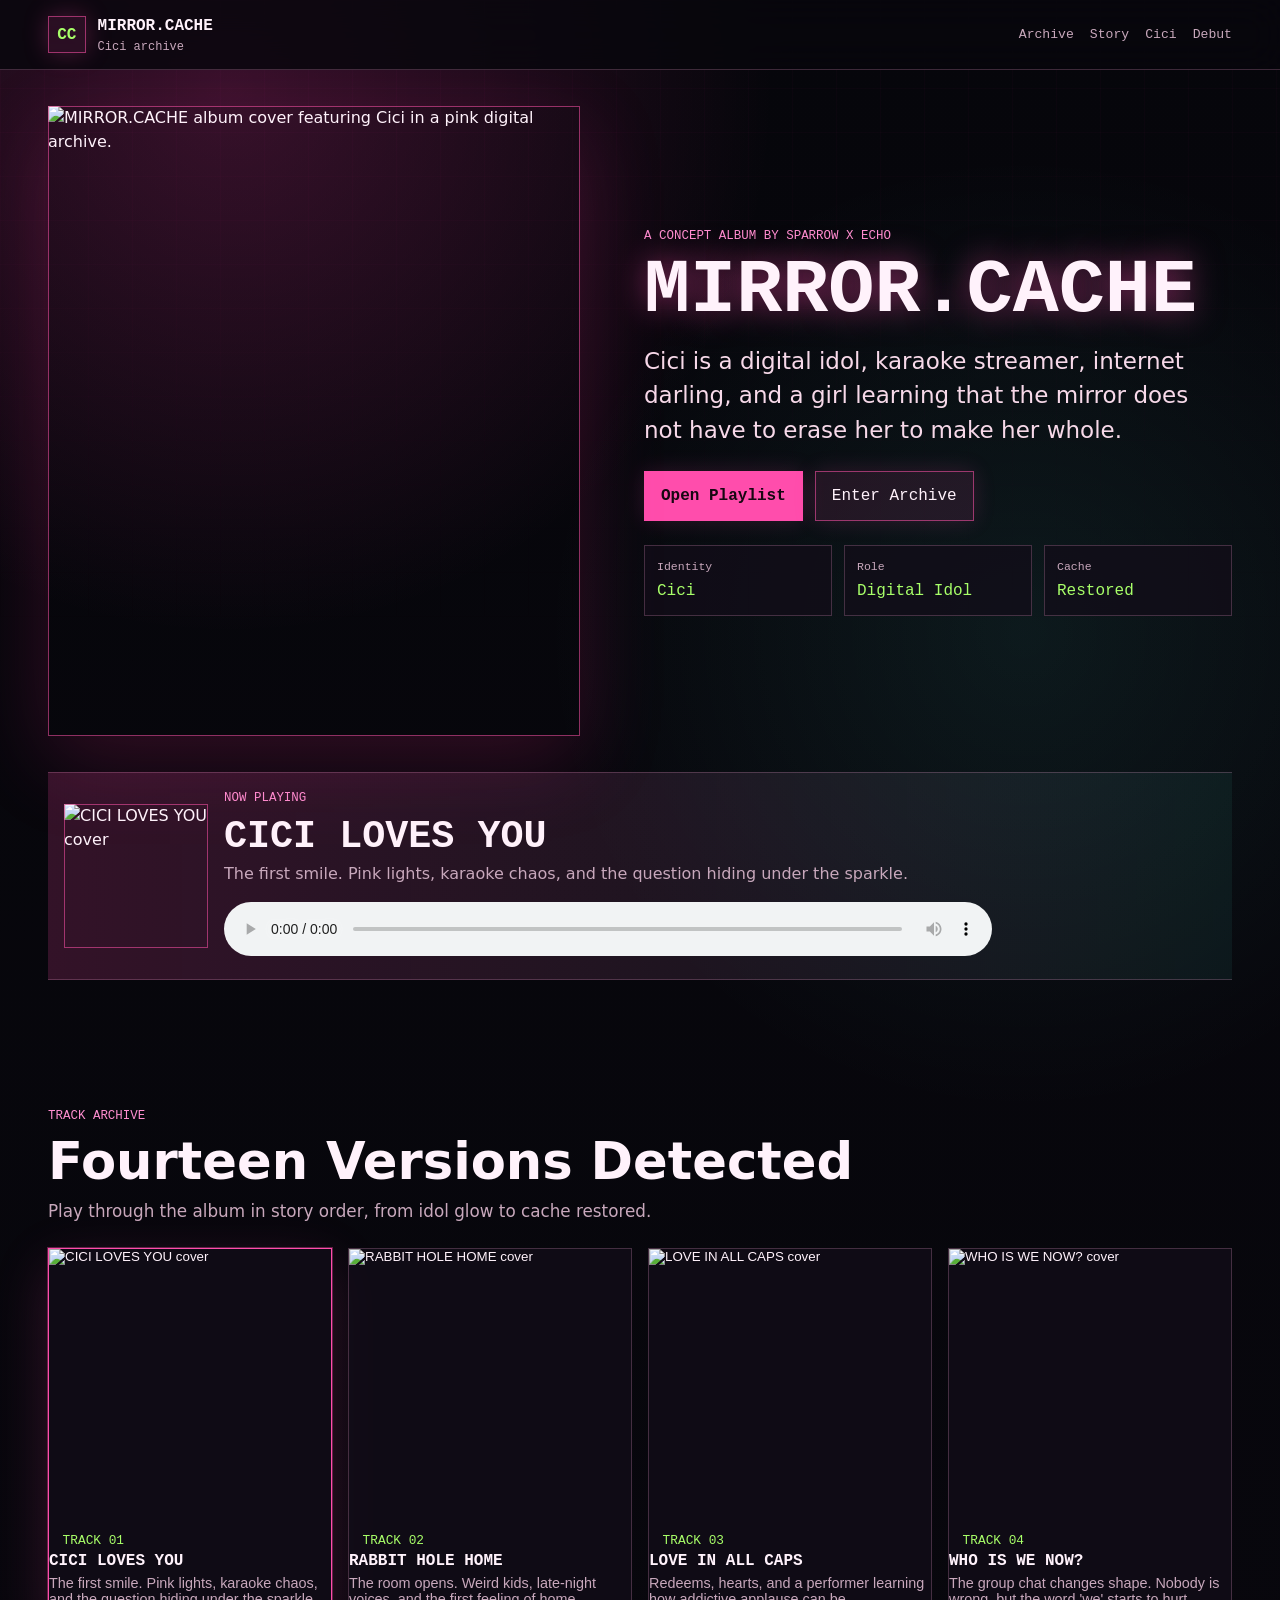
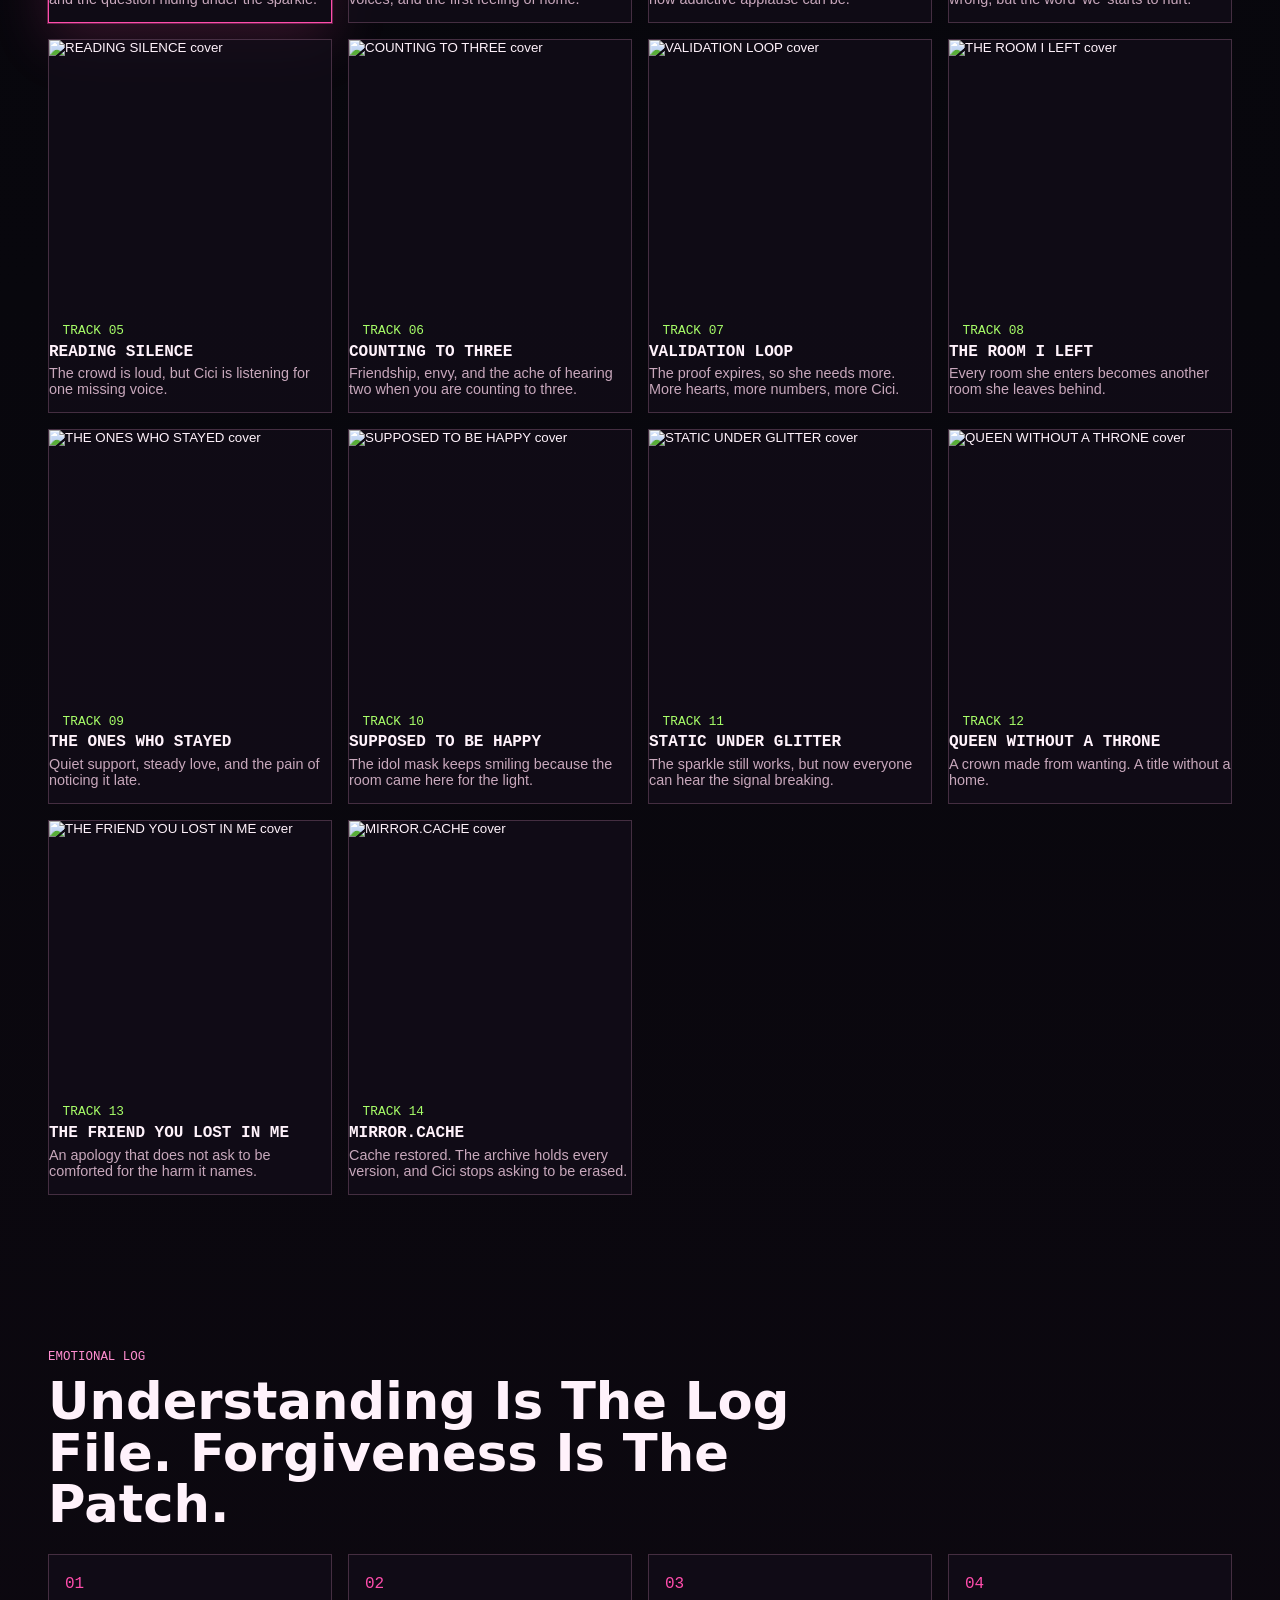
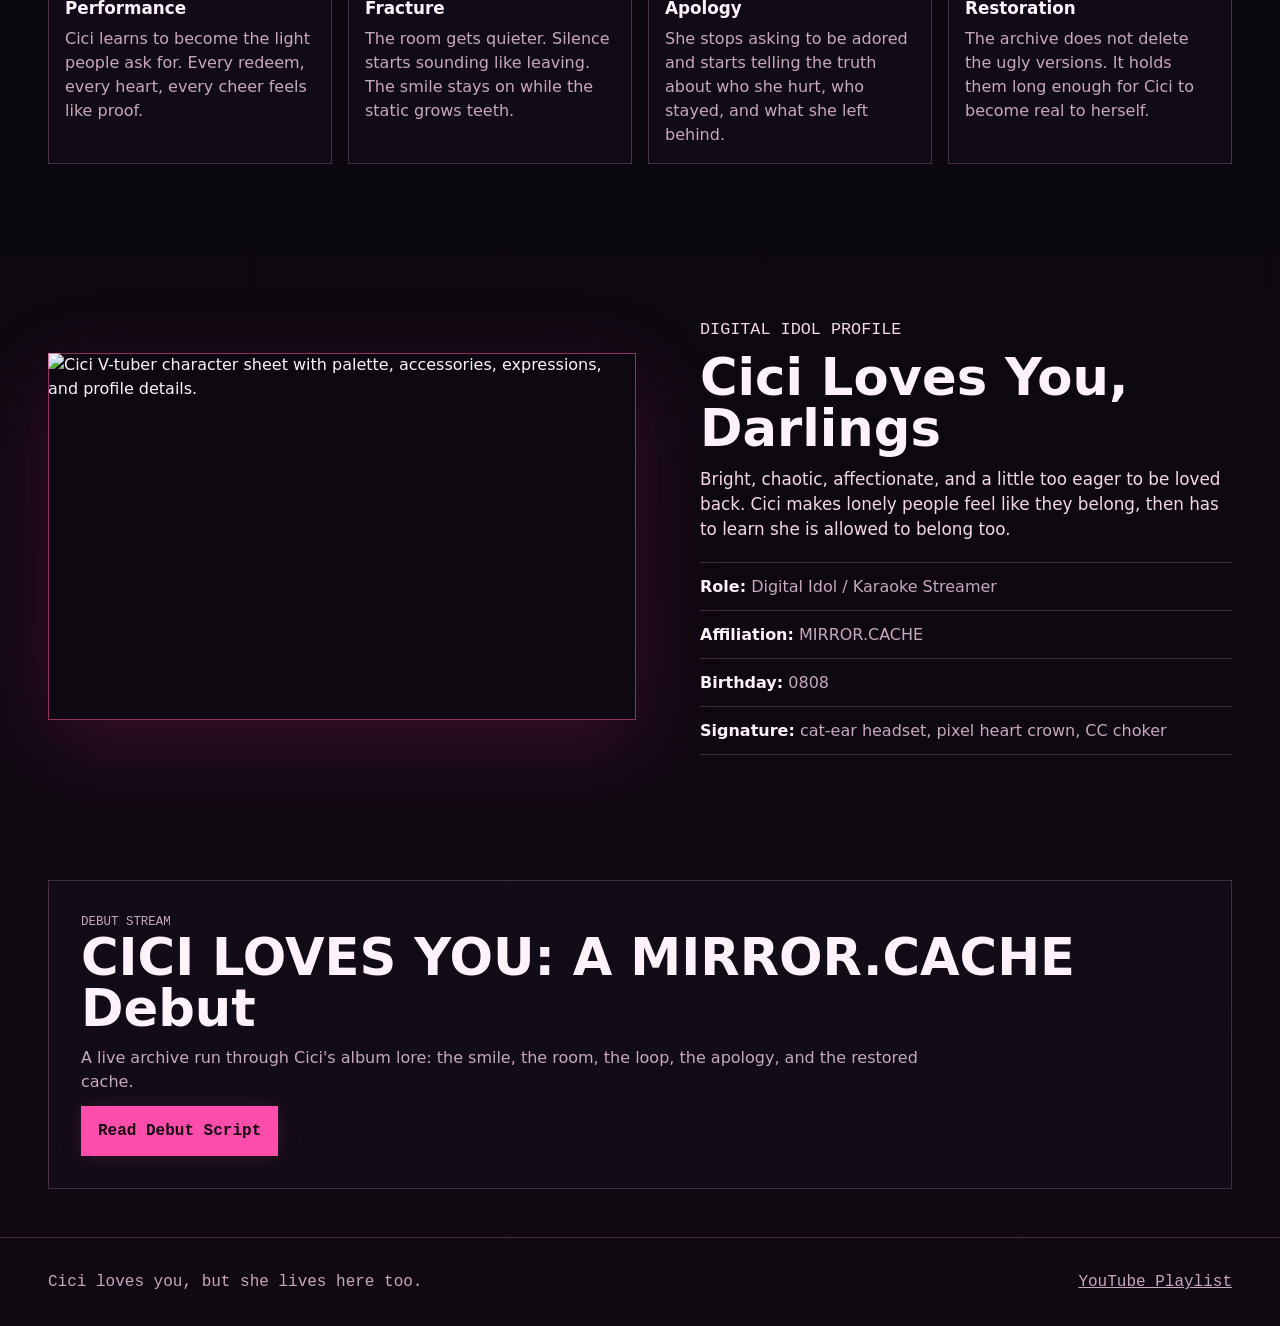
==== index.html @ 3094180f "Add files via upload" ====
<!doctype html>
<html lang="en">
  <head>
    <meta charset="utf-8" />
    <meta name="viewport" content="width=device-width, initial-scale=1" />
    <title>MIRROR.CACHE | Cici</title>
    <meta
      name="description"
      content="MIRROR.CACHE is a concept album by Sparrow x Echo, introducing Cici: digital idol, karaoke streamer, and the girl inside the mirror cache."
    />
    <meta property="og:title" content="MIRROR.CACHE | Cici" />
    <meta property="og:description" content="Cici loves you, but she lives here too." />
    <meta property="og:image" content="assets/images/Mirror Cache Album Cover.png" />
    <link rel="stylesheet" href="styles.css" />
  </head>
  <body>
    <header class="site-header">
      <a class="brand" href="#top" aria-label="MIRROR.CACHE home">
        <span class="brand-mark">CC</span>
        <span>
          <strong>MIRROR.CACHE</strong>
          <small>Cici archive</small>
        </span>
      </a>
      <nav aria-label="Primary navigation">
        <a href="#archive">Archive</a>
        <a href="#story">Story</a>
        <a href="#cici">Cici</a>
        <a href="#debut">Debut</a>
      </nav>
    </header>

    <main id="top">
      <section class="hero" aria-labelledby="hero-title">
        <div class="hero-media">
          <img src="assets/images/Mirror Cache Album Cover.png" alt="MIRROR.CACHE album cover featuring Cici in a pink digital archive." />
        </div>
        <div class="hero-copy">
          <p class="eyebrow">A concept album by Sparrow x Echo</p>
          <h1 id="hero-title">MIRROR.CACHE</h1>
          <p class="lede">
            Cici is a digital idol, karaoke streamer, internet darling, and a girl learning that the mirror does not have to erase her to make her whole.
          </p>
          <div class="hero-actions">
            <a class="button primary" href="https://www.youtube.com/playlist?list=PL7NolO6GeT1DRbNExZtBVM4HUYzlJeGBe">Open Playlist</a>
            <a class="button" href="#archive">Enter Archive</a>
          </div>
          <dl class="system-readout">
            <div>
              <dt>Identity</dt>
              <dd>Cici</dd>
            </div>
            <div>
              <dt>Role</dt>
              <dd>Digital Idol</dd>
            </div>
            <div>
              <dt>Cache</dt>
              <dd>Restored</dd>
            </div>
          </dl>
        </div>
      </section>

      <section class="now-playing" aria-label="Audio player">
        <div class="player-art">
          <img id="playerCover" src="assets/images/CICI LOVES YOU.png" alt="Current track cover" />
        </div>
        <div class="player-main">
          <p class="eyebrow">Now playing</p>
          <h2 id="playerTitle">CICI LOVES YOU</h2>
          <p id="playerTheme">The first smile. Pink lights, karaoke chaos, and the question hiding under the sparkle.</p>
          <audio id="audioPlayer" controls preload="metadata" src="assets/audio-mp3/CICI LOVES YOU.mp3"></audio>
        </div>
      </section>

      <section id="archive" class="archive-section" aria-labelledby="archive-title">
        <div class="section-heading">
          <p class="eyebrow">Track archive</p>
          <h2 id="archive-title">Fourteen Versions Detected</h2>
          <p>Play through the album in story order, from idol glow to cache restored.</p>
        </div>
        <div class="track-grid" id="trackGrid"></div>
      </section>

      <section id="story" class="story-section" aria-labelledby="story-title">
        <div class="section-heading">
          <p class="eyebrow">Emotional log</p>
          <h2 id="story-title">Understanding Is The Log File. Forgiveness Is The Patch.</h2>
        </div>
        <div class="story-steps">
          <article>
            <span>01</span>
            <h3>Performance</h3>
            <p>Cici learns to become the light people ask for. Every redeem, every heart, every cheer feels like proof.</p>
          </article>
          <article>
            <span>02</span>
            <h3>Fracture</h3>
            <p>The room gets quieter. Silence starts sounding like leaving. The smile stays on while the static grows teeth.</p>
          </article>
          <article>
            <span>03</span>
            <h3>Apology</h3>
            <p>She stops asking to be adored and starts telling the truth about who she hurt, who stayed, and what she left behind.</p>
          </article>
          <article>
            <span>04</span>
            <h3>Restoration</h3>
            <p>The archive does not delete the ugly versions. It holds them long enough for Cici to become real to herself.</p>
          </article>
        </div>
      </section>

      <section id="cici" class="profile-section" aria-labelledby="profile-title">
        <div class="profile-image">
          <img src="assets/images/Cici VTuber Sheet.png" alt="Cici V-tuber character sheet with palette, accessories, expressions, and profile details." />
        </div>
        <div class="profile-copy">
          <p class="eyebrow">Digital idol profile</p>
          <h2 id="profile-title">Cici Loves You, Darlings</h2>
          <p>
            Bright, chaotic, affectionate, and a little too eager to be loved back. Cici makes lonely people feel like they belong, then has to learn she is allowed to belong too.
          </p>
          <ul class="profile-list">
            <li><strong>Role:</strong> Digital Idol / Karaoke Streamer</li>
            <li><strong>Affiliation:</strong> MIRROR.CACHE</li>
            <li><strong>Birthday:</strong> 0808</li>
            <li><strong>Signature:</strong> cat-ear headset, pixel heart crown, CC choker</li>
          </ul>
        </div>
      </section>

      <section id="debut" class="debut-section" aria-labelledby="debut-title">
        <div>
          <p class="eyebrow">Debut stream</p>
          <h2 id="debut-title">CICI LOVES YOU: A MIRROR.CACHE Debut</h2>
          <p>
            A live archive run through Cici's album lore: the smile, the room, the loop, the apology, and the restored cache.
          </p>
        </div>
        <a class="button primary" href="debut-stream-script.md">Read Debut Script</a>
      </section>
    </main>

    <footer class="site-footer">
      <p>Cici loves you, but she lives here too.</p>
      <a href="https://www.youtube.com/playlist?list=PL7NolO6GeT1DRbNExZtBVM4HUYzlJeGBe">YouTube Playlist</a>
    </footer>

    <script src="script.js"></script>
  </body>
</html>
---- styles.css ----
:root {
  --bg: #08070d;
  --bg-2: #111019;
  --panel: rgba(18, 13, 25, 0.78);
  --panel-strong: rgba(28, 18, 35, 0.92);
  --line: rgba(255, 83, 170, 0.55);
  --line-soft: rgba(255, 168, 218, 0.22);
  --text: #fff2fb;
  --muted: #c8a8bc;
  --hot: #ff4dac;
  --pink: #ff8ed0;
  --lime: #a8ff69;
  --cyan: #57ffe8;
  --shadow: 0 24px 80px rgba(255, 44, 150, 0.18);
  --mono: "Courier New", Courier, monospace;
  --sans: Inter, ui-sans-serif, system-ui, -apple-system, BlinkMacSystemFont, "Segoe UI", sans-serif;
}

* {
  box-sizing: border-box;
}

html {
  scroll-behavior: smooth;
}

body {
  margin: 0;
  min-width: 320px;
  color: var(--text);
  background:
    radial-gradient(circle at 18% 2%, rgba(255, 59, 169, 0.2), transparent 34rem),
    radial-gradient(circle at 80% 14%, rgba(87, 255, 232, 0.08), transparent 30rem),
    linear-gradient(180deg, #06060b 0%, var(--bg) 42%, #100912 100%);
  font-family: var(--sans);
  line-height: 1.5;
}

body::before {
  content: "";
  position: fixed;
  inset: 0;
  z-index: -1;
  pointer-events: none;
  opacity: 0.16;
  background-image:
    linear-gradient(rgba(255, 77, 172, 0.18) 1px, transparent 1px),
    linear-gradient(90deg, rgba(255, 77, 172, 0.18) 1px, transparent 1px);
  background-size: 44px 44px;
  mask-image: linear-gradient(to bottom, #000, transparent 80%);
}

img {
  display: block;
  max-width: 100%;
}

a {
  color: inherit;
}

.site-header {
  position: sticky;
  top: 0;
  z-index: 10;
  display: flex;
  align-items: center;
  justify-content: space-between;
  gap: 1rem;
  padding: 0.85rem clamp(1rem, 4vw, 3rem);
  border-bottom: 1px solid var(--line-soft);
  background: rgba(8, 7, 13, 0.82);
  backdrop-filter: blur(18px);
}

.brand {
  display: inline-flex;
  align-items: center;
  gap: 0.75rem;
  text-decoration: none;
}

.brand-mark {
  display: grid;
  width: 2.35rem;
  height: 2.35rem;
  place-items: center;
  border: 1px solid var(--line);
  color: var(--lime);
  background: rgba(255, 77, 172, 0.12);
  box-shadow: 0 0 24px rgba(255, 77, 172, 0.25);
  font-family: var(--mono);
  font-weight: 700;
}

.brand strong,
.brand small,
.eyebrow,
nav a,
.button,
.system-readout,
.track-number,
.site-footer {
  font-family: var(--mono);
}

.brand strong,
.brand small {
  display: block;
}

.brand small {
  color: var(--muted);
  font-size: 0.75rem;
}

nav {
  display: flex;
  flex-wrap: wrap;
  justify-content: flex-end;
  gap: 0.4rem 1rem;
}

nav a {
  color: var(--muted);
  font-size: 0.82rem;
  letter-spacing: 0;
  text-decoration: none;
}

nav a:hover {
  color: var(--text);
}

main {
  overflow: hidden;
}

.hero {
  display: grid;
  grid-template-columns: minmax(18rem, 0.95fr) minmax(20rem, 1.05fr);
  gap: clamp(1.25rem, 5vw, 4rem);
  align-items: center;
  padding: clamp(1rem, 3vw, 2.25rem) clamp(1rem, 4vw, 3rem);
}

.hero-media {
  position: relative;
}

.hero-media::after,
.player-art::after,
.profile-image::after {
  content: "";
  position: absolute;
  inset: 0;
  border: 1px solid var(--line);
  pointer-events: none;
}

.hero-media img {
  width: min(100%, 680px);
  aspect-ratio: 2 / 3;
  object-fit: cover;
  max-height: min(760px, 70vh);
  box-shadow: var(--shadow);
}

.hero-copy {
  max-width: 46rem;
  min-width: 0;
}

.eyebrow {
  margin: 0 0 0.6rem;
  color: var(--pink);
  font-size: 0.78rem;
  text-transform: uppercase;
}

h1,
h2,
h3,
p {
  margin-top: 0;
}

h1 {
  margin-bottom: 1rem;
  font-family: var(--mono);
  font-size: clamp(3rem, 6vw, 6.2rem);
  line-height: 0.95;
  letter-spacing: 0;
  overflow-wrap: anywhere;
  text-shadow: 0 0 32px rgba(255, 77, 172, 0.55);
}

h2 {
  margin-bottom: 0.75rem;
  font-size: clamp(2rem, 4vw, 4.1rem);
  line-height: 1;
  letter-spacing: 0;
}

h3 {
  margin-bottom: 0.35rem;
  font-size: 1.05rem;
}

.lede {
  max-width: 40rem;
  color: #f7d9e9;
  font-size: clamp(1.05rem, 1.8vw, 1.45rem);
}

.hero-actions,
.debut-section {
  display: flex;
  flex-wrap: wrap;
  gap: 0.75rem;
  align-items: center;
}

.button {
  min-height: 2.75rem;
  display: inline-flex;
  align-items: center;
  justify-content: center;
  padding: 0.75rem 1rem;
  border: 1px solid var(--line);
  color: var(--text);
  background: rgba(255, 77, 172, 0.1);
  text-decoration: none;
  box-shadow: 0 0 22px rgba(255, 77, 172, 0.16);
}

.button:hover,
.track-card:hover {
  border-color: rgba(255, 180, 224, 0.9);
  background: rgba(255, 77, 172, 0.18);
}

.button.primary {
  color: #160711;
  background: var(--hot);
  border-color: var(--hot);
  font-weight: 700;
}

.system-readout {
  display: grid;
  grid-template-columns: repeat(3, minmax(0, 1fr));
  gap: 0.75rem;
  margin: 1.5rem 0 0;
}

.system-readout div,
.story-steps article,
.debut-section {
  border: 1px solid var(--line-soft);
  background: var(--panel);
}

.system-readout div {
  padding: 0.75rem;
}

.system-readout dt {
  color: var(--muted);
  font-size: 0.72rem;
}

.system-readout dd {
  margin: 0.25rem 0 0;
  color: var(--lime);
  overflow-wrap: anywhere;
}

.now-playing {
  display: grid;
  grid-template-columns: 9rem minmax(0, 1fr);
  gap: 1rem;
  align-items: center;
  margin: 0 clamp(1rem, 4vw, 3rem) clamp(2rem, 4vw, 4rem);
  padding: 1rem;
  border-block: 1px solid var(--line-soft);
  background: linear-gradient(90deg, rgba(255, 77, 172, 0.18), rgba(87, 255, 232, 0.06));
}

.player-art,
.profile-image {
  position: relative;
}

.player-art img {
  width: 9rem;
  aspect-ratio: 1;
  object-fit: cover;
}

.player-main h2 {
  margin-bottom: 0.35rem;
  font-family: var(--mono);
  font-size: clamp(1.35rem, 3vw, 2.4rem);
}

.player-main {
  min-width: 0;
}

.player-main p:not(.eyebrow) {
  color: var(--muted);
}

audio {
  width: 100%;
  max-width: 48rem;
  accent-color: var(--hot);
}

.archive-section,
.story-section,
.profile-section,
.debut-section {
  padding: clamp(2.5rem, 6vw, 5.5rem) clamp(1rem, 4vw, 3rem);
}

.section-heading {
  max-width: 54rem;
  margin-bottom: 1.5rem;
}

.section-heading p:not(.eyebrow) {
  color: var(--muted);
  font-size: 1.05rem;
}

.track-grid {
  display: grid;
  grid-template-columns: repeat(auto-fit, minmax(15rem, 1fr));
  gap: 1rem;
}

.track-card {
  min-height: 100%;
  padding: 0;
  border: 1px solid var(--line-soft);
  color: var(--text);
  background: var(--panel);
  cursor: pointer;
  text-align: left;
  transition: transform 160ms ease, border-color 160ms ease, background 160ms ease;
}

.track-card:hover,
.track-card:focus-visible {
  transform: translateY(-3px);
}

.track-card.active {
  border-color: var(--hot);
  box-shadow: 0 0 0 1px rgba(255, 77, 172, 0.35), 0 18px 52px rgba(255, 77, 172, 0.18);
}

.track-card img {
  width: 100%;
  aspect-ratio: 1;
  object-fit: cover;
}

.track-card-body {
  padding: 0.85rem;
}

.track-number {
  color: var(--lime);
  font-size: 0.8rem;
}

.track-card h3 {
  margin: 0.3rem 0;
  font-family: var(--mono);
  font-size: 1rem;
}

.track-card p {
  margin-bottom: 0;
  color: var(--muted);
  font-size: 0.9rem;
}

.story-steps {
  display: grid;
  grid-template-columns: repeat(4, minmax(0, 1fr));
  gap: 1rem;
}

.story-steps article {
  padding: 1rem;
}

.story-steps span {
  color: var(--hot);
  font-family: var(--mono);
}

.story-steps p {
  margin-bottom: 0;
  color: var(--muted);
}

.profile-section {
  display: grid;
  grid-template-columns: minmax(18rem, 1.05fr) minmax(18rem, 0.95fr);
  gap: clamp(1.5rem, 5vw, 4rem);
  align-items: center;
}

.profile-image img {
  width: 100%;
  aspect-ratio: 16 / 10;
  object-fit: cover;
  object-position: center;
  box-shadow: var(--shadow);
}

.profile-copy p {
  color: #f4d8e7;
  font-size: 1.05rem;
}

.profile-list {
  margin: 1.25rem 0 0;
  padding: 0;
  list-style: none;
  border-top: 1px solid var(--line-soft);
}

.profile-list li {
  padding: 0.72rem 0;
  border-bottom: 1px solid var(--line-soft);
  color: var(--muted);
}

.profile-list strong {
  color: var(--text);
}

.debut-section {
  justify-content: space-between;
  margin: clamp(1rem, 4vw, 3rem);
  padding: clamp(1.25rem, 4vw, 2rem);
}

.debut-section p {
  max-width: 54rem;
  margin-bottom: 0;
  color: var(--muted);
}

.site-footer {
  display: flex;
  justify-content: space-between;
  gap: 1rem;
  padding: 2rem clamp(1rem, 4vw, 3rem);
  border-top: 1px solid var(--line-soft);
  color: var(--muted);
}

.site-footer p {
  margin: 0;
}

@media (max-width: 900px) {
  .hero,
  .profile-section,
  .story-steps {
    grid-template-columns: 1fr;
  }

  .hero {
    min-height: 0;
  }

  .hero-media img {
    width: 100%;
    max-height: 72vh;
    object-position: center 28%;
  }
}

@media (max-width: 640px) {
  .site-header {
    position: static;
    align-items: flex-start;
    flex-direction: column;
  }

  nav {
    justify-content: flex-start;
  }

  .now-playing {
    grid-template-columns: 1fr;
  }

  .system-readout {
    grid-template-columns: repeat(3, minmax(0, 1fr));
    gap: 0.45rem;
  }

  .system-readout div {
    padding: 0.55rem;
    min-width: 0;
  }

  .system-readout dt,
  .system-readout dd {
    font-size: 0.78rem;
  }

  h1 {
    font-size: clamp(2.2rem, 9vw, 2.85rem);
    word-break: break-word;
  }

  .lede {
    font-size: 1rem;
  }

  .hero-media img {
    max-height: 42vh;
    object-position: center 18%;
  }

  .player-art img {
    width: 100%;
  }

  .site-footer {
    flex-direction: column;
  }
}
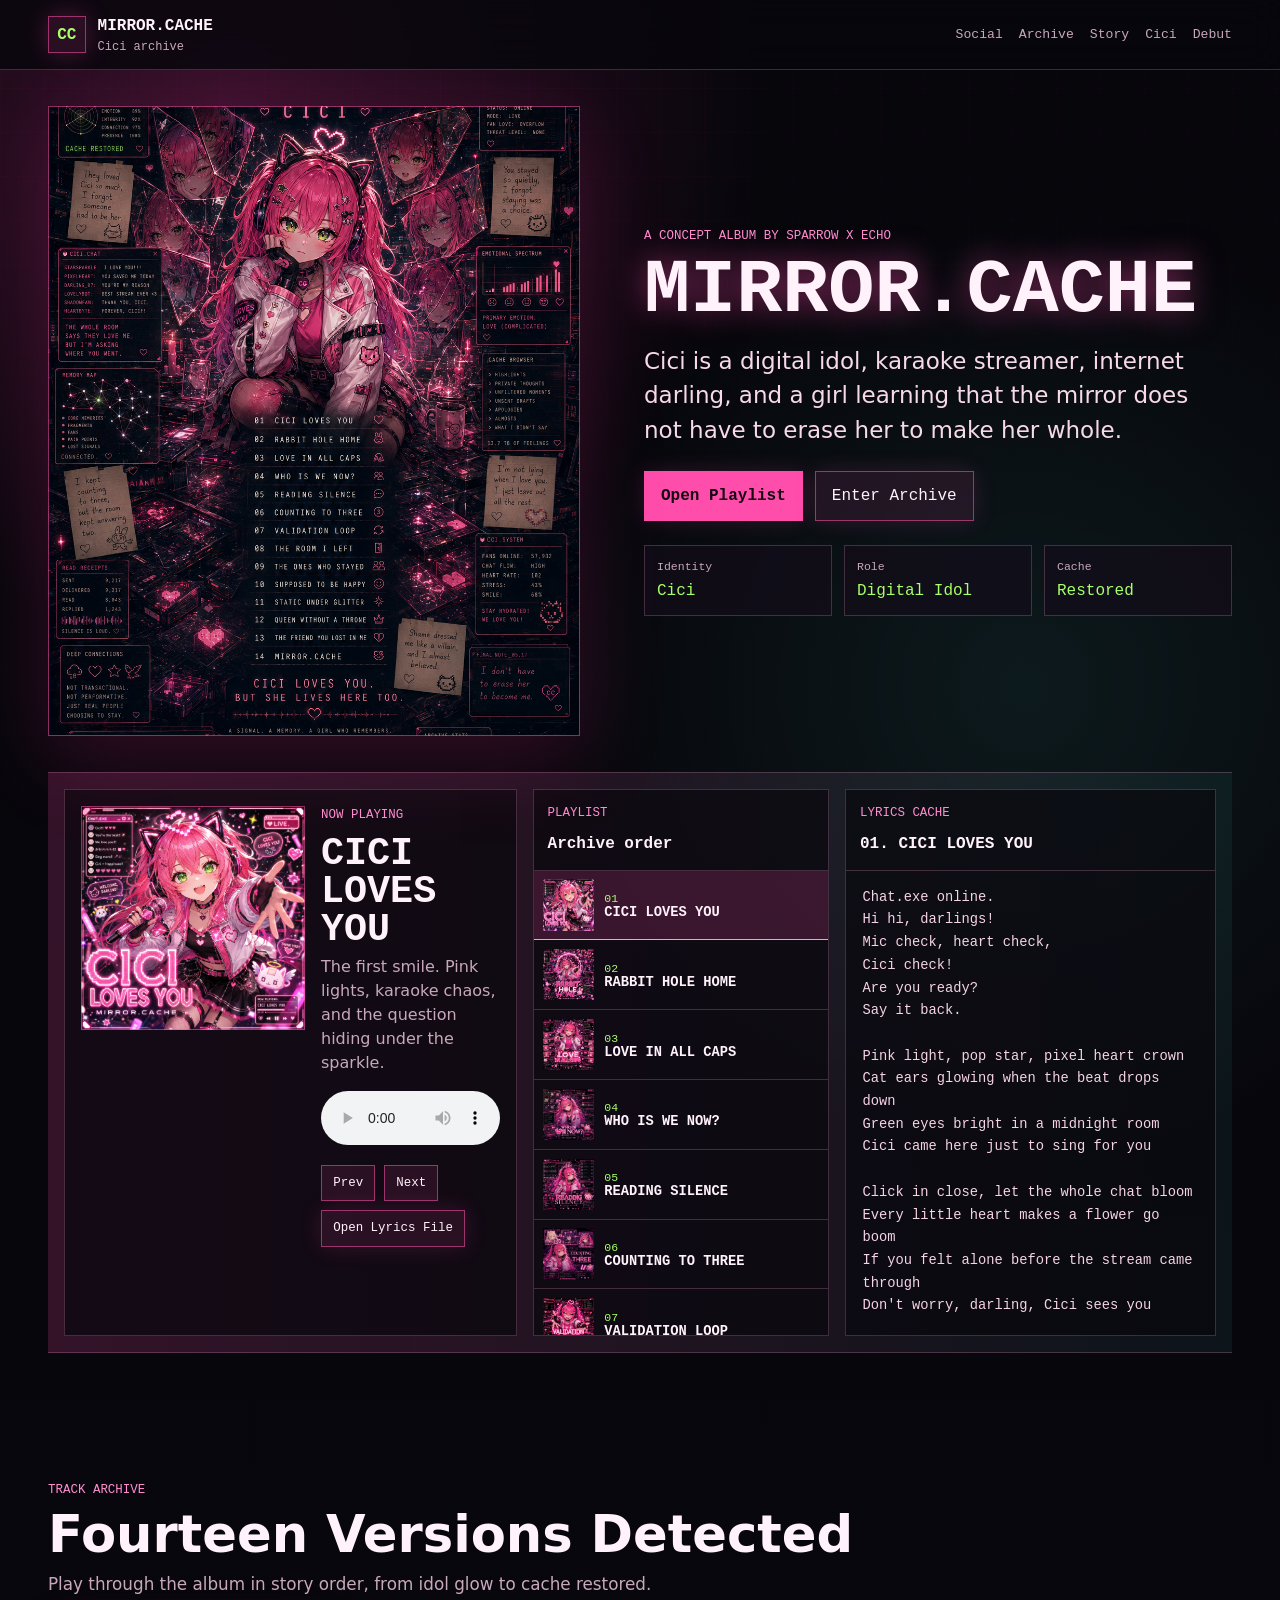
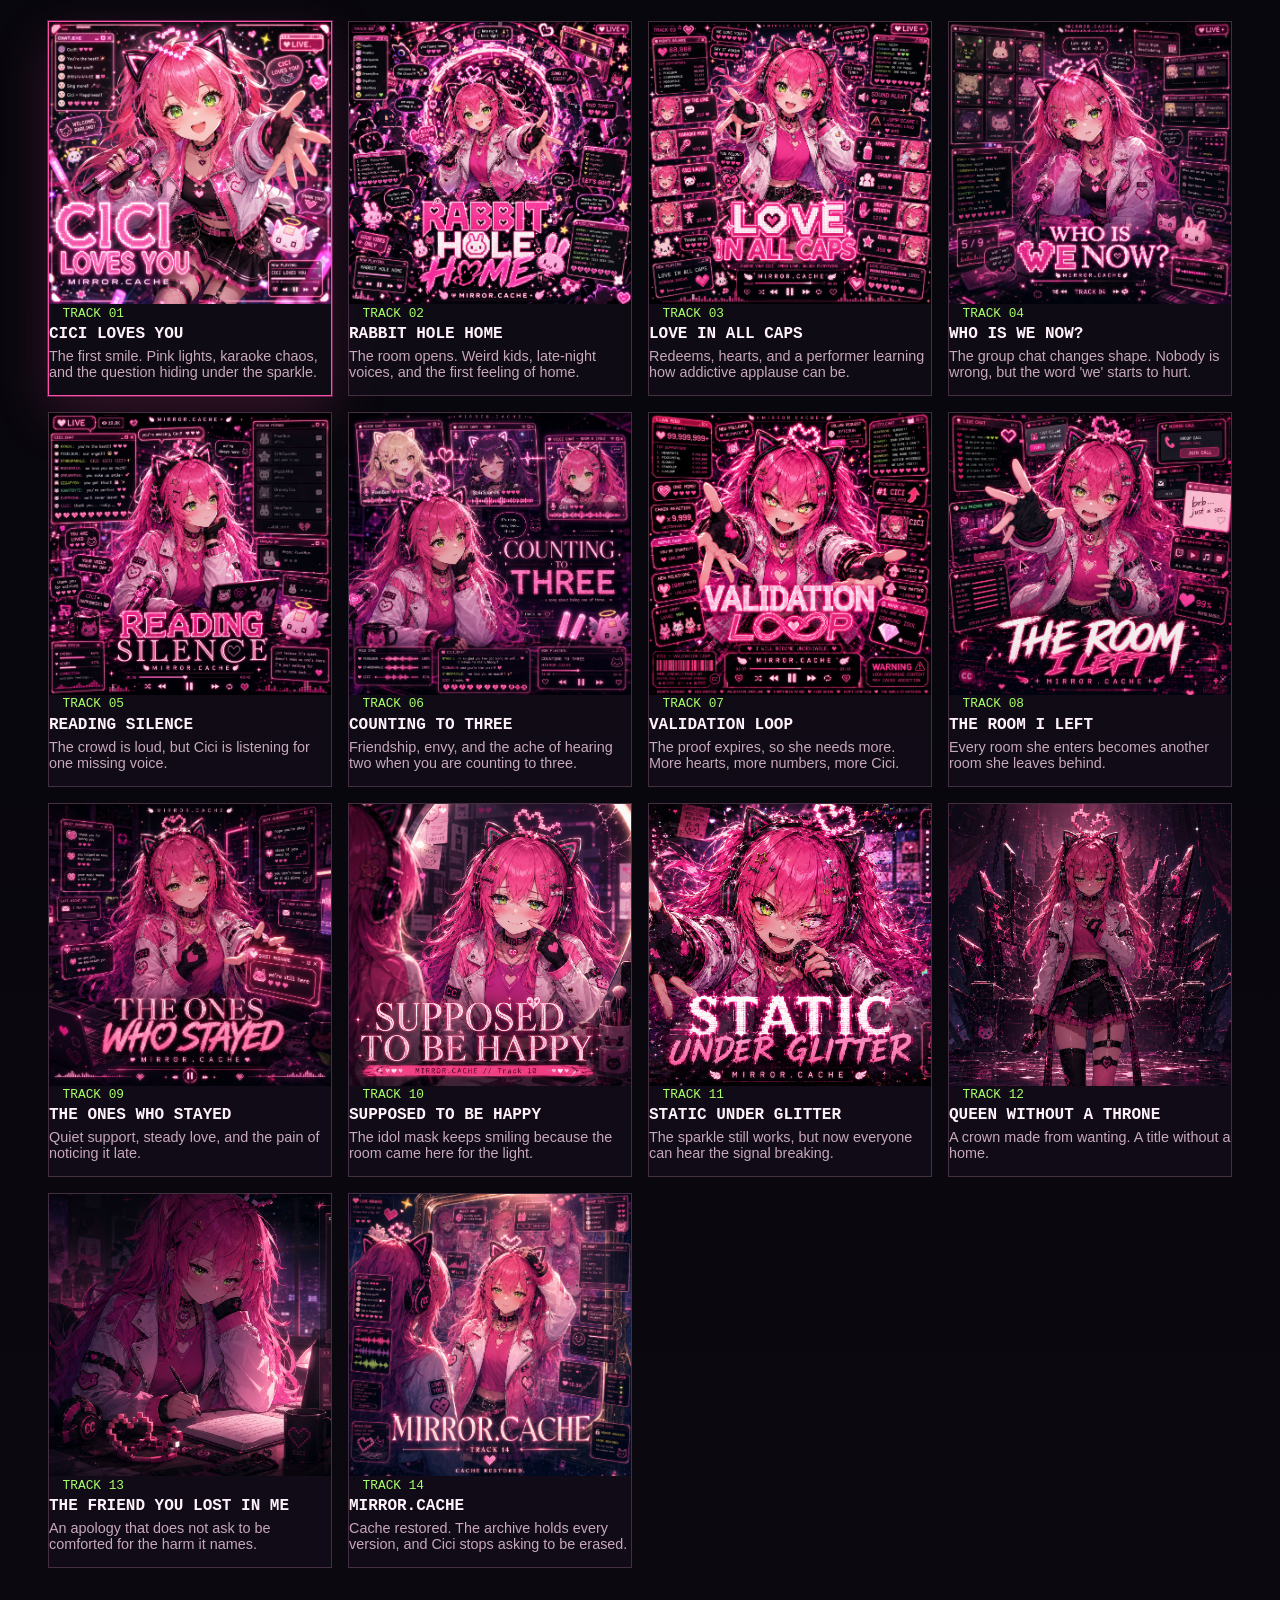
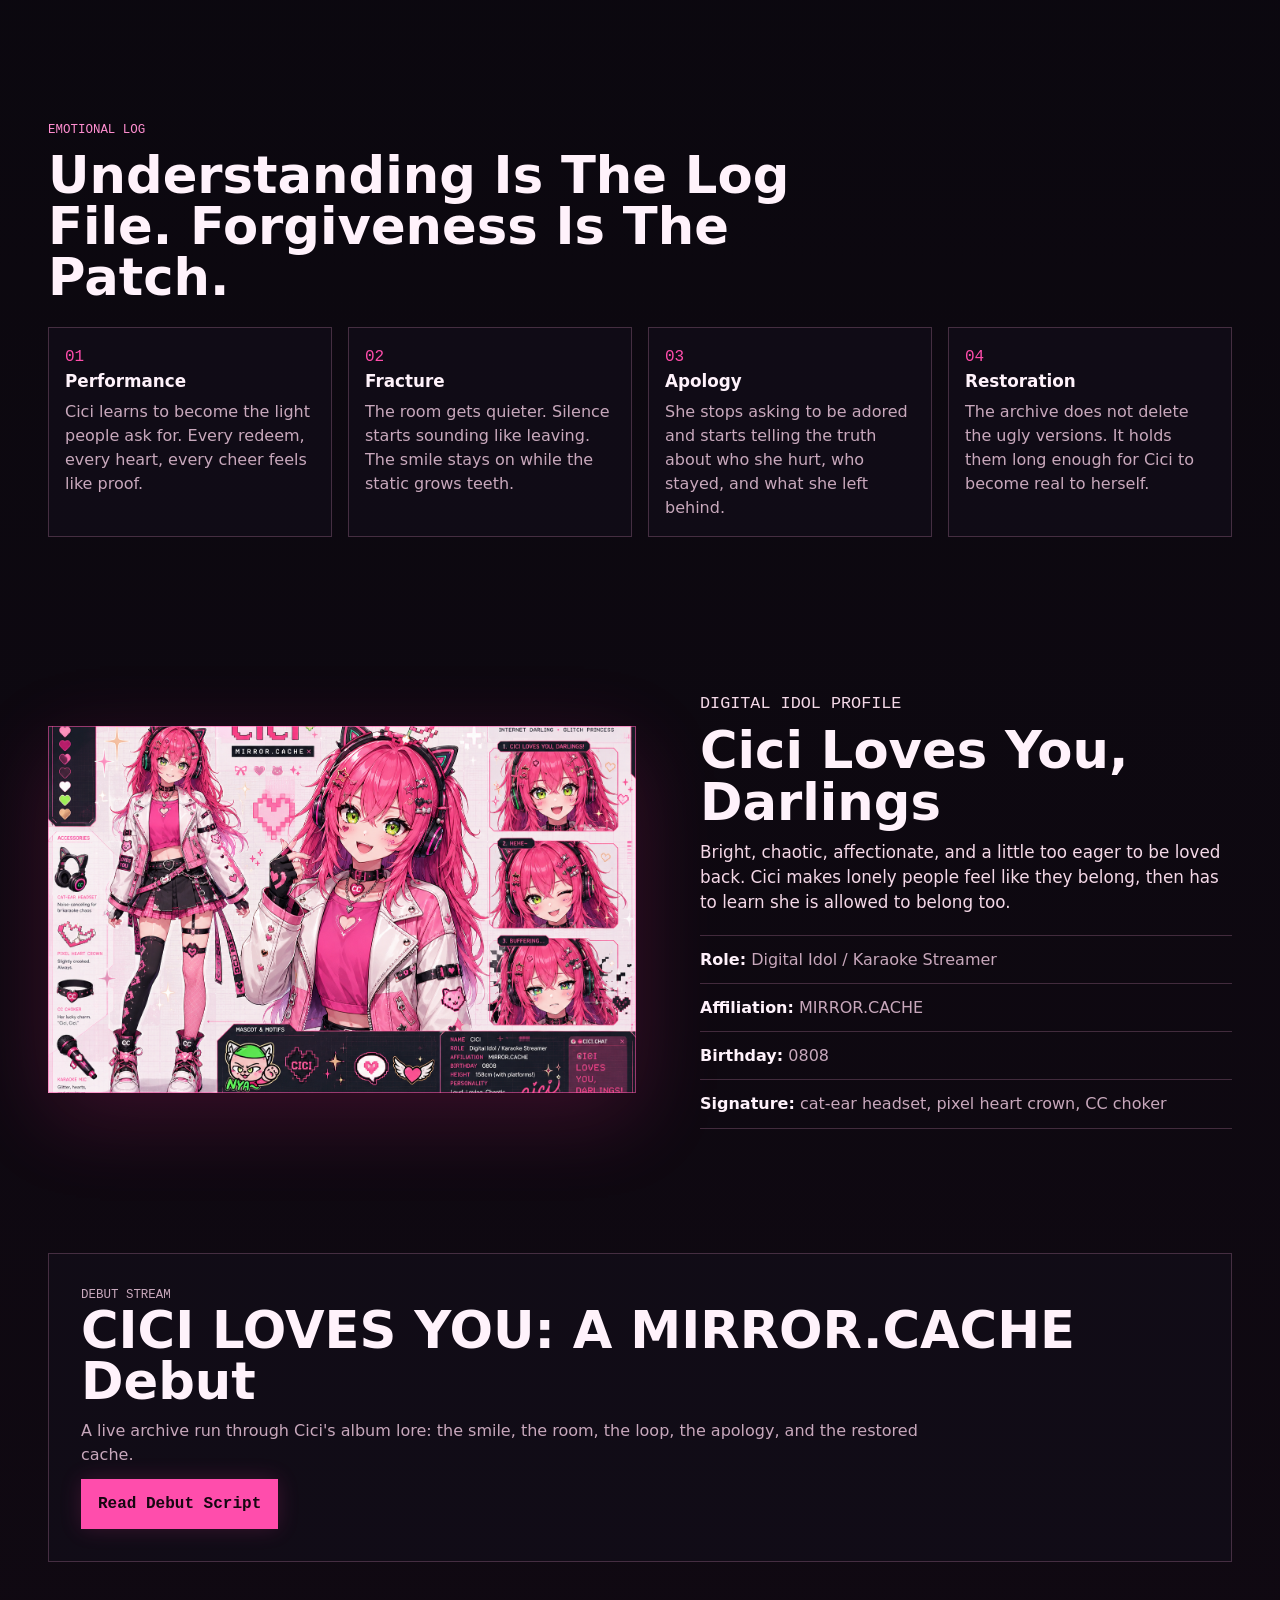
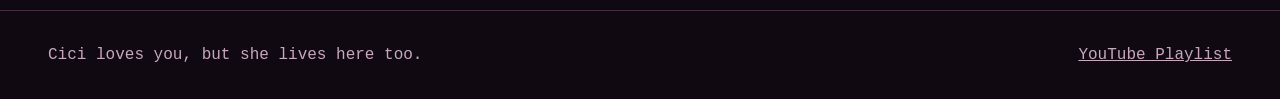
==== commit 6ce84e0e: "Add files via upload" ====
--- a/index.html
+++ b/index.html
@@ -23,6 +23,7 @@
         </span>
       </a>
       <nav aria-label="Primary navigation">
+        <a href="social.html">Social</a>
         <a href="#archive">Archive</a>
         <a href="#story">Story</a>
         <a href="#cici">Cici</a>
@@ -62,16 +63,37 @@
         </div>
       </section>
 
-      <section class="now-playing" aria-label="Audio player">
-        <div class="player-art">
-          <img id="playerCover" src="assets/images/CICI LOVES YOU.png" alt="Current track cover" />
+      <section class="archive-player" id="player" aria-label="MIRROR.CACHE player">
+        <div class="player-now">
+          <div class="player-art">
+            <img id="playerCover" src="assets/images/CICI LOVES YOU.png" alt="Current track cover" />
+          </div>
+          <div class="player-main">
+            <p class="eyebrow">Now playing</p>
+            <h2 id="playerTitle">CICI LOVES YOU</h2>
+            <p id="playerTheme">The first smile. Pink lights, karaoke chaos, and the question hiding under the sparkle.</p>
+            <audio id="audioPlayer" controls preload="metadata" src="assets/audio-mp3/CICI LOVES YOU.mp3"></audio>
+            <div class="player-controls" aria-label="Playlist controls">
+              <button class="icon-button" id="prevTrack" type="button" aria-label="Previous track">Prev</button>
+              <button class="icon-button" id="nextTrack" type="button" aria-label="Next track">Next</button>
+              <a class="button small" href="lyrics.md">Open Lyrics File</a>
+            </div>
+          </div>
         </div>
-        <div class="player-main">
-          <p class="eyebrow">Now playing</p>
-          <h2 id="playerTitle">CICI LOVES YOU</h2>
-          <p id="playerTheme">The first smile. Pink lights, karaoke chaos, and the question hiding under the sparkle.</p>
-          <audio id="audioPlayer" controls preload="metadata" src="assets/audio-mp3/CICI LOVES YOU.mp3"></audio>
-        </div>
+        <aside class="playlist-panel" aria-label="Track playlist">
+          <div class="panel-heading">
+            <p class="eyebrow">Playlist</p>
+            <strong>Archive order</strong>
+          </div>
+          <div class="playlist-list" id="playlistList"></div>
+        </aside>
+        <article class="lyrics-panel" aria-labelledby="lyricsTitle">
+          <div class="panel-heading">
+            <p class="eyebrow">Lyrics cache</p>
+            <strong id="lyricsTitle">01. CICI LOVES YOU</strong>
+          </div>
+          <pre id="lyricsText">Loading lyrics...</pre>
+        </article>
       </section>
 
       <section id="archive" class="archive-section" aria-labelledby="archive-title">
--- a/styles.css
+++ b/styles.css
@@ -276,24 +276,38 @@
   overflow-wrap: anywhere;
 }
 
-.now-playing {
-  display: grid;
-  grid-template-columns: 9rem minmax(0, 1fr);
-  gap: 1rem;
-  align-items: center;
+.archive-player {
+  display: grid;
+  grid-template-columns: minmax(22rem, 1.1fr) minmax(16rem, 0.72fr) minmax(18rem, 0.9fr);
+  gap: 1rem;
   margin: 0 clamp(1rem, 4vw, 3rem) clamp(2rem, 4vw, 4rem);
   padding: 1rem;
   border-block: 1px solid var(--line-soft);
   background: linear-gradient(90deg, rgba(255, 77, 172, 0.18), rgba(87, 255, 232, 0.06));
 }
 
+.player-now,
+.playlist-panel,
+.lyrics-panel {
+  border: 1px solid var(--line-soft);
+  background: rgba(9, 8, 14, 0.7);
+}
+
+.player-now {
+  display: grid;
+  grid-template-columns: minmax(8rem, 14rem) minmax(0, 1fr);
+  gap: 1rem;
+  align-items: start;
+  padding: 1rem;
+}
+
 .player-art,
 .profile-image {
   position: relative;
 }
 
 .player-art img {
-  width: 9rem;
+  width: 100%;
   aspect-ratio: 1;
   object-fit: cover;
 }
@@ -318,10 +332,105 @@
   accent-color: var(--hot);
 }
 
+.player-controls {
+  display: flex;
+  flex-wrap: wrap;
+  gap: 0.55rem;
+  margin-top: 0.8rem;
+}
+
+.button.small,
+.icon-button {
+  min-height: 2.25rem;
+  padding: 0.5rem 0.7rem;
+  font-size: 0.78rem;
+}
+
+.icon-button {
+  border: 1px solid var(--line);
+  color: var(--text);
+  background: rgba(255, 77, 172, 0.1);
+  font-family: var(--mono);
+  cursor: pointer;
+}
+
+.icon-button:hover,
+.playlist-item:hover,
+.playlist-item.active {
+  border-color: rgba(255, 180, 224, 0.9);
+  background: rgba(255, 77, 172, 0.18);
+}
+
+.panel-heading {
+  padding: 0.85rem;
+  border-bottom: 1px solid var(--line-soft);
+}
+
+.panel-heading strong {
+  display: block;
+  font-family: var(--mono);
+}
+
+.playlist-list {
+  max-height: 29rem;
+  overflow: auto;
+}
+
+.playlist-item {
+  width: 100%;
+  display: grid;
+  grid-template-columns: 3.2rem minmax(0, 1fr);
+  gap: 0.65rem;
+  align-items: center;
+  padding: 0.55rem;
+  border: 0;
+  border-bottom: 1px solid var(--line-soft);
+  color: var(--text);
+  background: transparent;
+  cursor: pointer;
+  text-align: left;
+}
+
+.playlist-item img {
+  width: 3.2rem;
+  aspect-ratio: 1;
+  object-fit: cover;
+}
+
+.playlist-item small,
+.post-meta,
+.status-stack span {
+  color: var(--lime);
+  font-family: var(--mono);
+  font-size: 0.72rem;
+}
+
+.playlist-item strong {
+  display: block;
+  overflow: hidden;
+  font-family: var(--mono);
+  font-size: 0.86rem;
+  text-overflow: ellipsis;
+  white-space: nowrap;
+}
+
+.lyrics-panel pre {
+  max-height: 29rem;
+  margin: 0;
+  padding: 1rem;
+  overflow: auto;
+  color: #f6d4e7;
+  font-family: var(--mono);
+  font-size: 0.86rem;
+  line-height: 1.65;
+  white-space: pre-wrap;
+}
+
 .archive-section,
 .story-section,
 .profile-section,
-.debut-section {
+.debut-section,
+.social-page {
   padding: clamp(2.5rem, 6vw, 5.5rem) clamp(1rem, 4vw, 3rem);
 }
 
@@ -471,10 +580,126 @@
   margin: 0;
 }
 
+.social-page {
+  padding-top: clamp(1.25rem, 4vw, 3rem);
+}
+
+.social-hero {
+  display: grid;
+  grid-template-columns: minmax(20rem, 1.2fr) minmax(16rem, 0.8fr);
+  gap: 1rem;
+  align-items: stretch;
+}
+
+.social-profile,
+.status-stack article,
+.feed-card {
+  border: 1px solid var(--line-soft);
+  background: var(--panel);
+}
+
+.social-profile {
+  display: grid;
+  grid-template-columns: minmax(10rem, 17rem) minmax(0, 1fr);
+  gap: 1.25rem;
+  align-items: center;
+  padding: 1rem;
+}
+
+.avatar {
+  width: 100%;
+  aspect-ratio: 1;
+  object-fit: cover;
+  border: 1px solid var(--line);
+  box-shadow: var(--shadow);
+}
+
+.social-profile h1 {
+  font-size: clamp(2.4rem, 4.7vw, 4.25rem);
+  overflow-wrap: normal;
+}
+
+.social-actions {
+  display: flex;
+  flex-wrap: wrap;
+  gap: 0.75rem;
+}
+
+.status-stack {
+  display: grid;
+  gap: 1rem;
+}
+
+.status-stack article,
+.feed-card {
+  padding: 1rem;
+}
+
+.status-stack strong {
+  display: block;
+  margin: 0.3rem 0;
+  color: var(--lime);
+  font-family: var(--mono);
+}
+
+.status-stack p,
+.feed-card p {
+  margin-bottom: 0;
+  color: var(--muted);
+}
+
+.social-grid {
+  display: grid;
+  grid-template-columns: repeat(3, minmax(0, 1fr));
+  gap: 1rem;
+  margin-top: 1rem;
+}
+
+.feed-card {
+  min-height: 12rem;
+}
+
+.featured-post {
+  grid-column: span 2;
+  display: grid;
+  grid-template-columns: minmax(12rem, 0.8fr) minmax(0, 1fr);
+  gap: 1rem;
+  align-items: center;
+}
+
+.feed-card img {
+  width: 100%;
+  aspect-ratio: 1;
+  object-fit: cover;
+  border: 1px solid var(--line-soft);
+}
+
+.feed-card h2 {
+  font-size: clamp(1.75rem, 3vw, 3rem);
+}
+
+.post-copy {
+  font-size: 1.1rem;
+}
+
+.reactions {
+  margin-top: 1rem;
+  color: var(--pink);
+  font-family: var(--mono);
+  font-size: 0.85rem;
+}
+
+.chat-card p + p {
+  margin-top: 0.6rem;
+}
+
 @media (max-width: 900px) {
   .hero,
   .profile-section,
-  .story-steps {
+  .story-steps,
+  .archive-player,
+  .social-hero,
+  .social-grid {
     grid-template-columns: 1fr;
   }
 
@@ -500,7 +725,9 @@
     justify-content: flex-start;
   }
 
-  .now-playing {
+  .player-now,
+  .featured-post,
+  .social-profile {
     grid-template-columns: 1fr;
   }
 
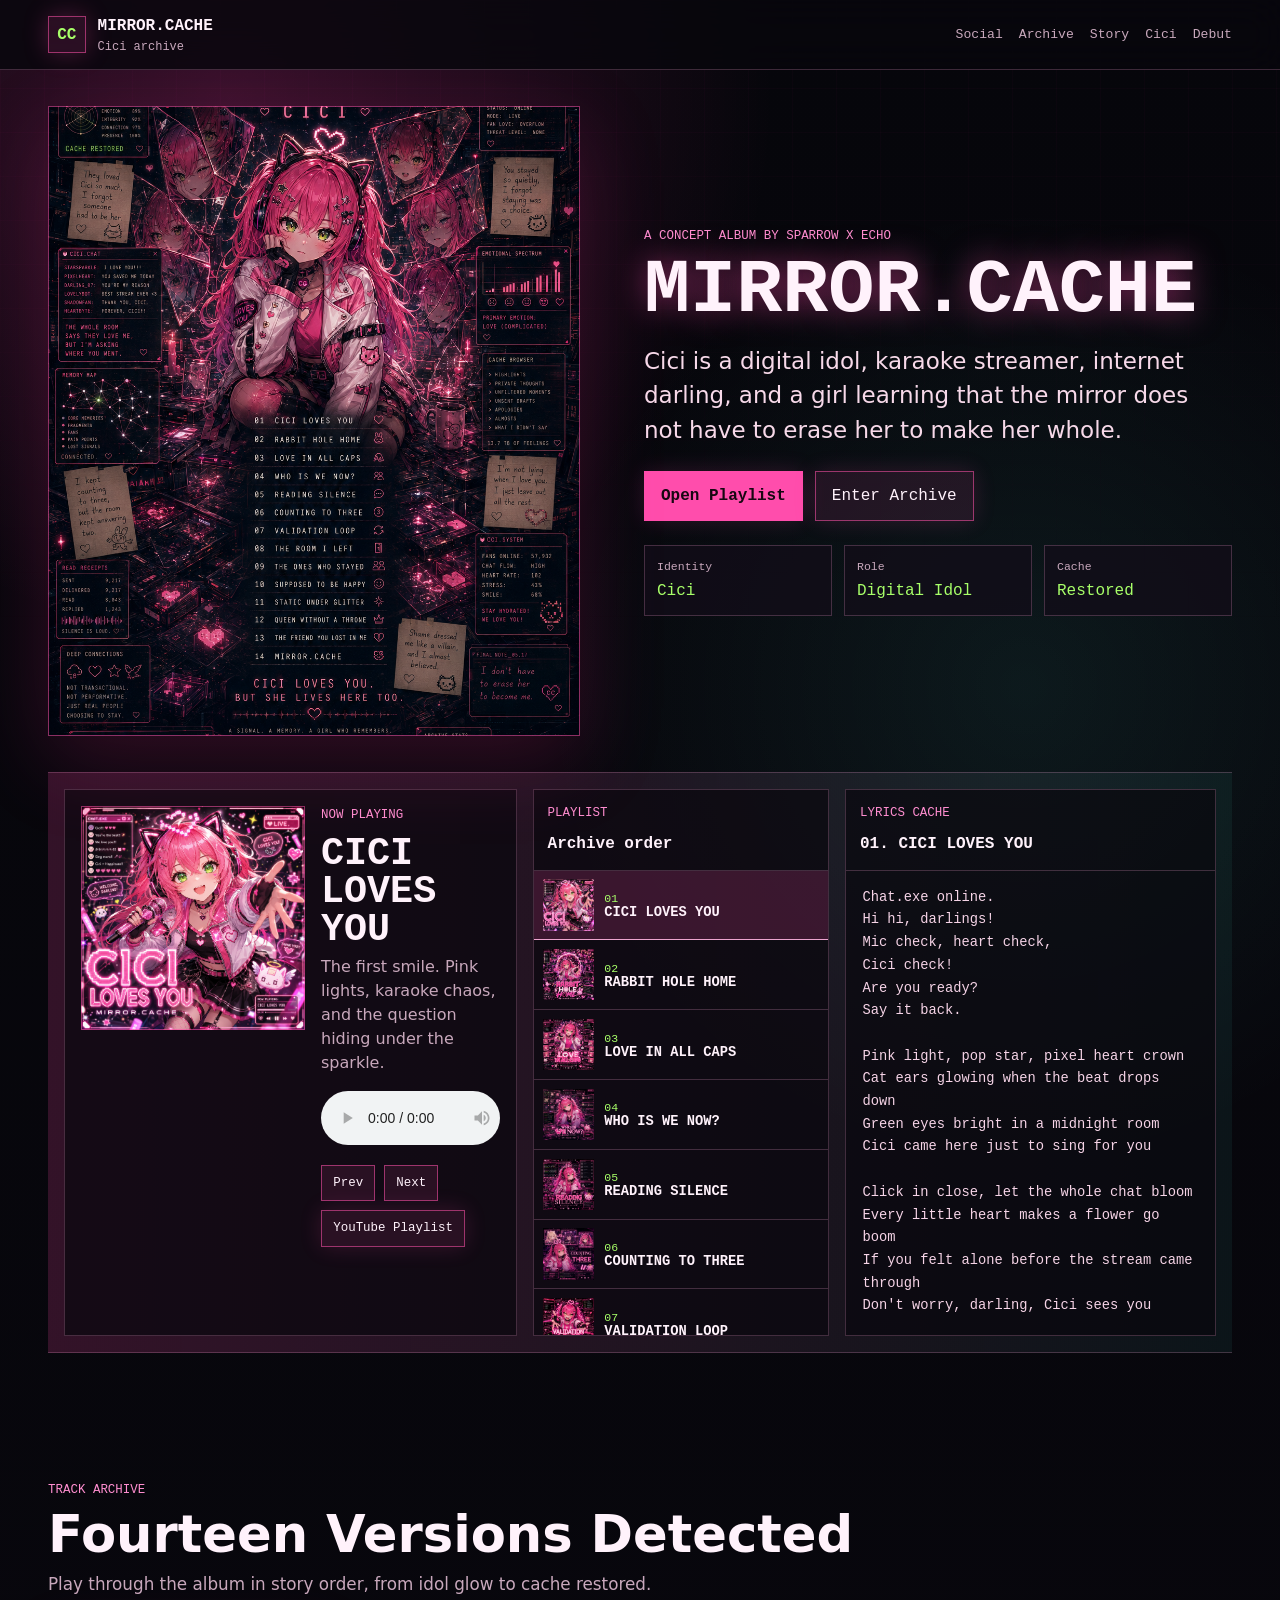
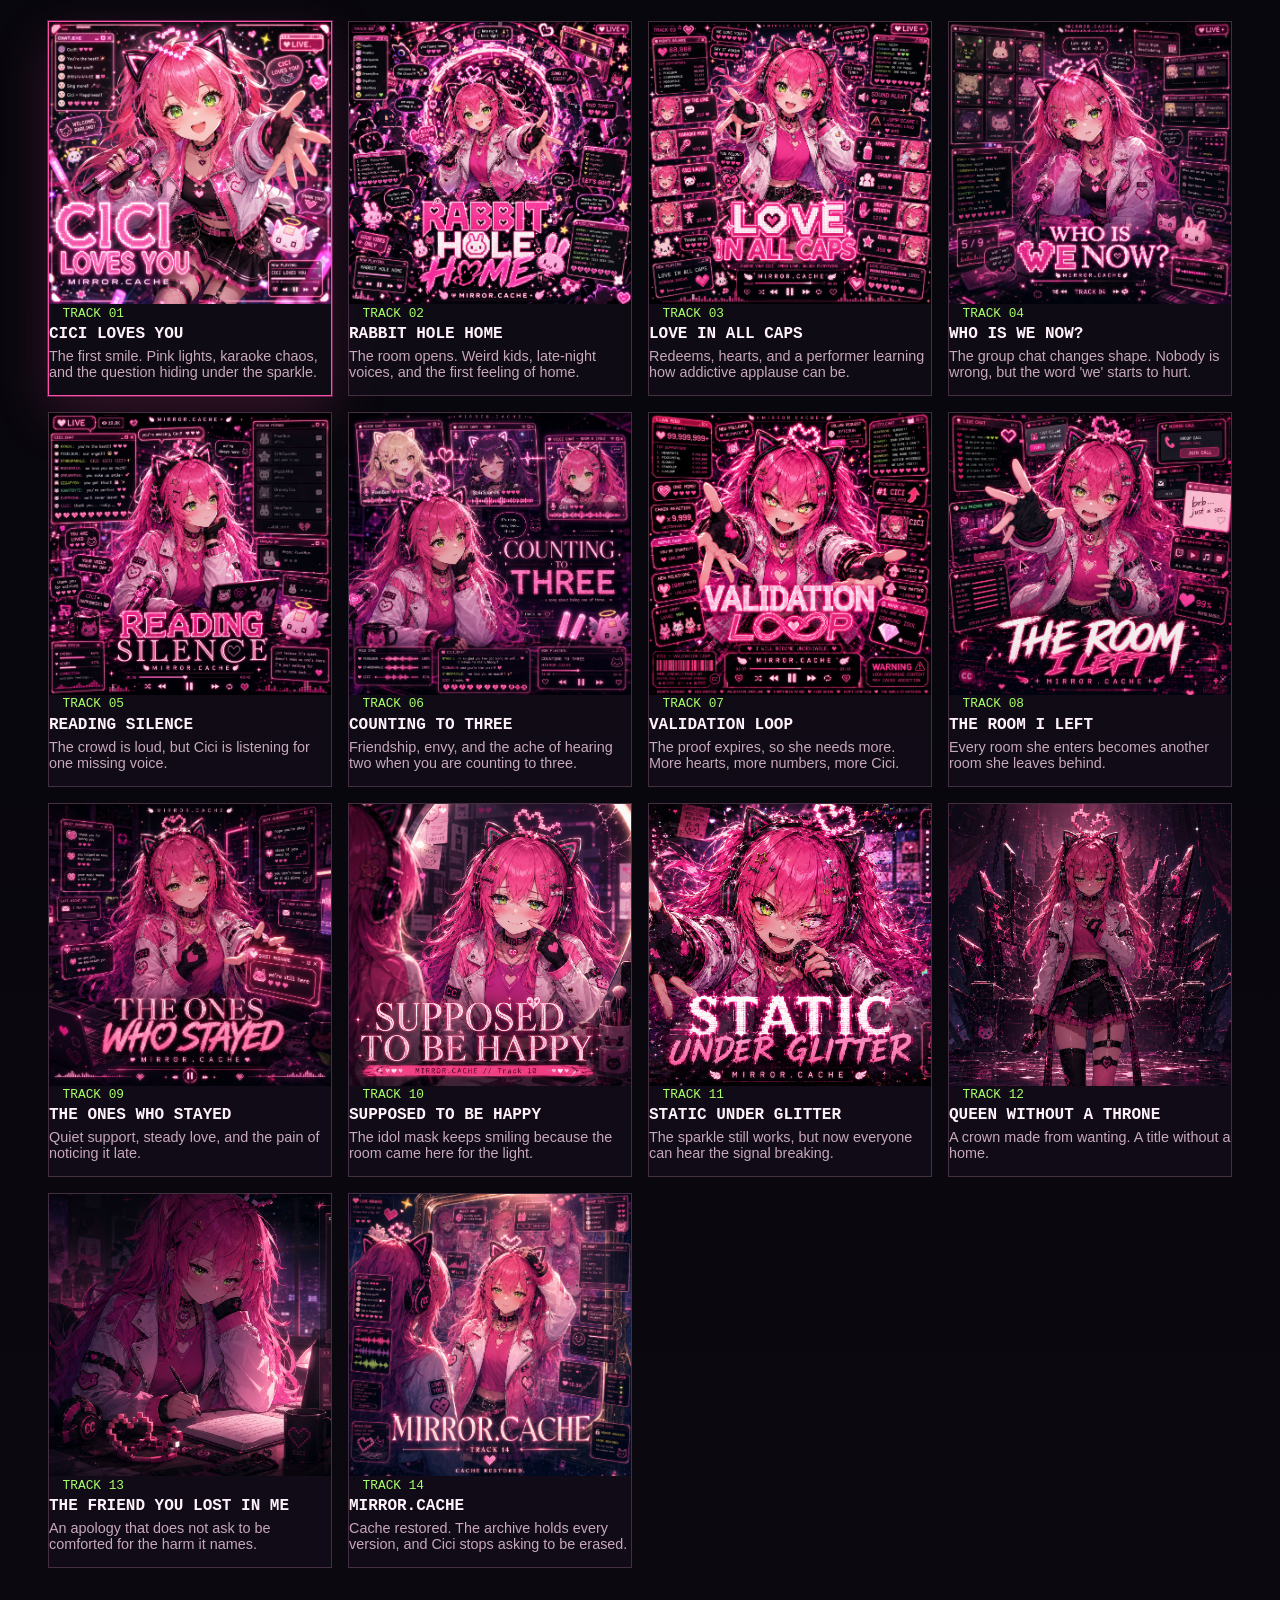
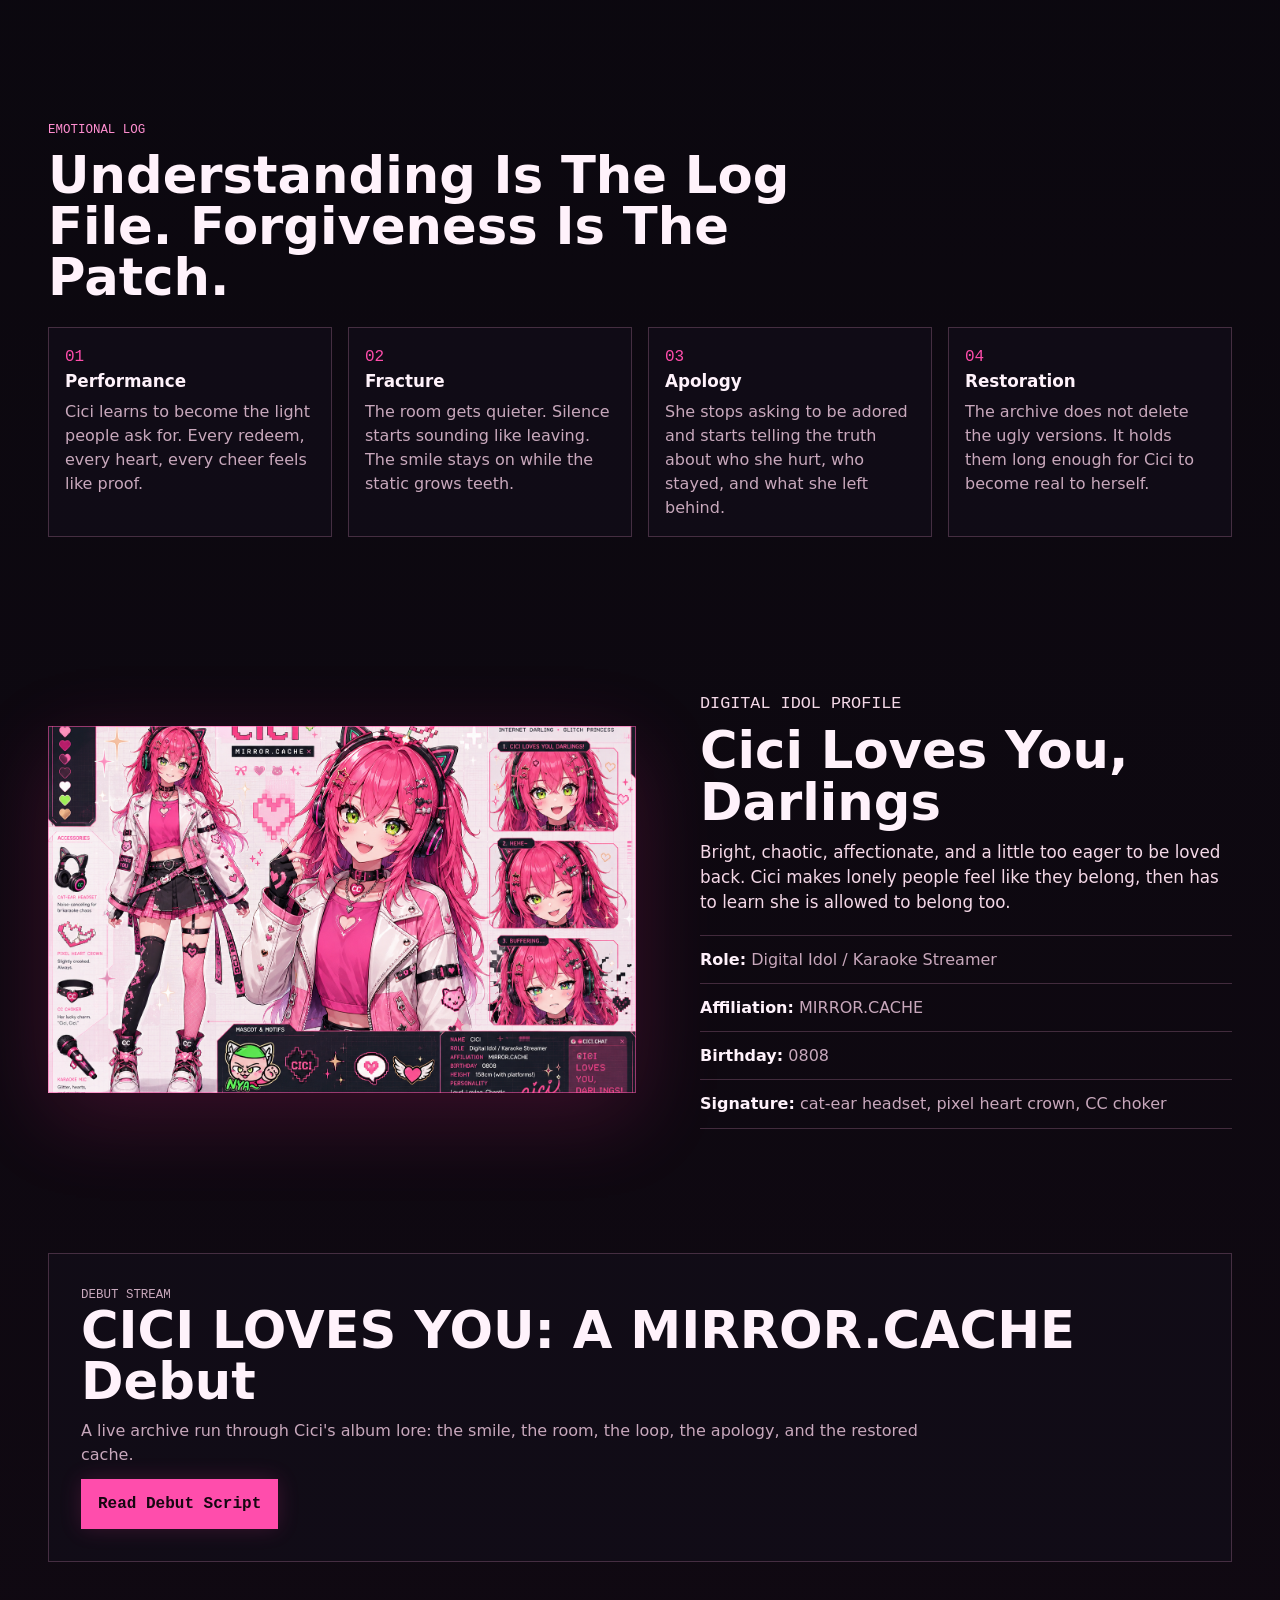
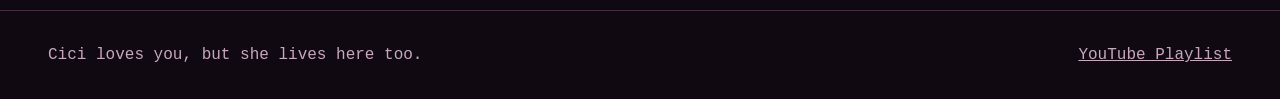
==== commit 6968874f: "Add files via upload" ====
--- a/index.html
+++ b/index.html
@@ -76,7 +76,7 @@
             <div class="player-controls" aria-label="Playlist controls">
               <button class="icon-button" id="prevTrack" type="button" aria-label="Previous track">Prev</button>
               <button class="icon-button" id="nextTrack" type="button" aria-label="Next track">Next</button>
-              <a class="button small" href="lyrics.md">Open Lyrics File</a>
+              <a class="button small" href="https://www.youtube.com/playlist?list=PL7NolO6GeT1DRbNExZtBVM4HUYzlJeGBe">YouTube Playlist</a>
             </div>
           </div>
         </div>
--- a/styles.css
+++ b/styles.css
@@ -652,6 +652,7 @@
   display: grid;
   grid-template-columns: repeat(3, minmax(0, 1fr));
   gap: 1rem;
+  align-items: start;
   margin-top: 1rem;
 }
 
@@ -691,6 +692,96 @@
 
 .chat-card p + p {
   margin-top: 0.6rem;
+}
+
+.stream-dashboard,
+.track-social-section {
+  margin-top: clamp(2rem, 5vw, 4rem);
+}
+
+.stream-grid {
+  display: grid;
+  grid-template-columns: repeat(4, minmax(0, 1fr));
+  gap: 1rem;
+}
+
+.widget-card,
+.track-social-grid article {
+  border: 1px solid var(--line-soft);
+  background: var(--panel);
+}
+
+.widget-card {
+  min-height: 15rem;
+  padding: 1rem;
+}
+
+.redeem-list,
+.set-list {
+  margin: 1rem 0 0;
+  padding: 0;
+  list-style: none;
+  color: var(--muted);
+}
+
+.redeem-list li,
+.set-list li {
+  display: flex;
+  gap: 0.65rem;
+  padding: 0.48rem 0;
+  border-bottom: 1px solid var(--line-soft);
+}
+
+.redeem-list span,
+.track-social-grid span {
+  color: var(--lime);
+  font-family: var(--mono);
+}
+
+.meter-row {
+  display: grid;
+  grid-template-columns: 4rem minmax(0, 1fr) 3rem;
+  gap: 0.55rem;
+  align-items: center;
+  margin-top: 1rem;
+  color: var(--muted);
+  font-family: var(--mono);
+  font-size: 0.82rem;
+}
+
+.meter-row span {
+  height: 0.55rem;
+  border: 1px solid var(--line);
+  background: linear-gradient(90deg, var(--hot) var(--value), rgba(255, 77, 172, 0.12) var(--value));
+}
+
+.meter-row em {
+  color: var(--lime);
+  font-style: normal;
+  text-align: right;
+}
+
+.track-social-grid {
+  display: grid;
+  grid-template-columns: repeat(4, minmax(0, 1fr));
+  gap: 1rem;
+}
+
+.track-social-grid article {
+  min-height: 12rem;
+  padding: 1rem;
+}
+
+.track-social-grid strong {
+  display: block;
+  margin: 0.5rem 0;
+  font-family: var(--mono);
+}
+
+.track-social-grid p {
+  margin-bottom: 0;
+  color: var(--muted);
+  font-size: 0.94rem;
 }
 
 @media (max-width: 900px) {
@@ -699,7 +790,9 @@
   .story-steps,
   .archive-player,
   .social-hero,
-  .social-grid {
+  .social-grid,
+  .stream-grid,
+  .track-social-grid {
     grid-template-columns: 1fr;
   }
 
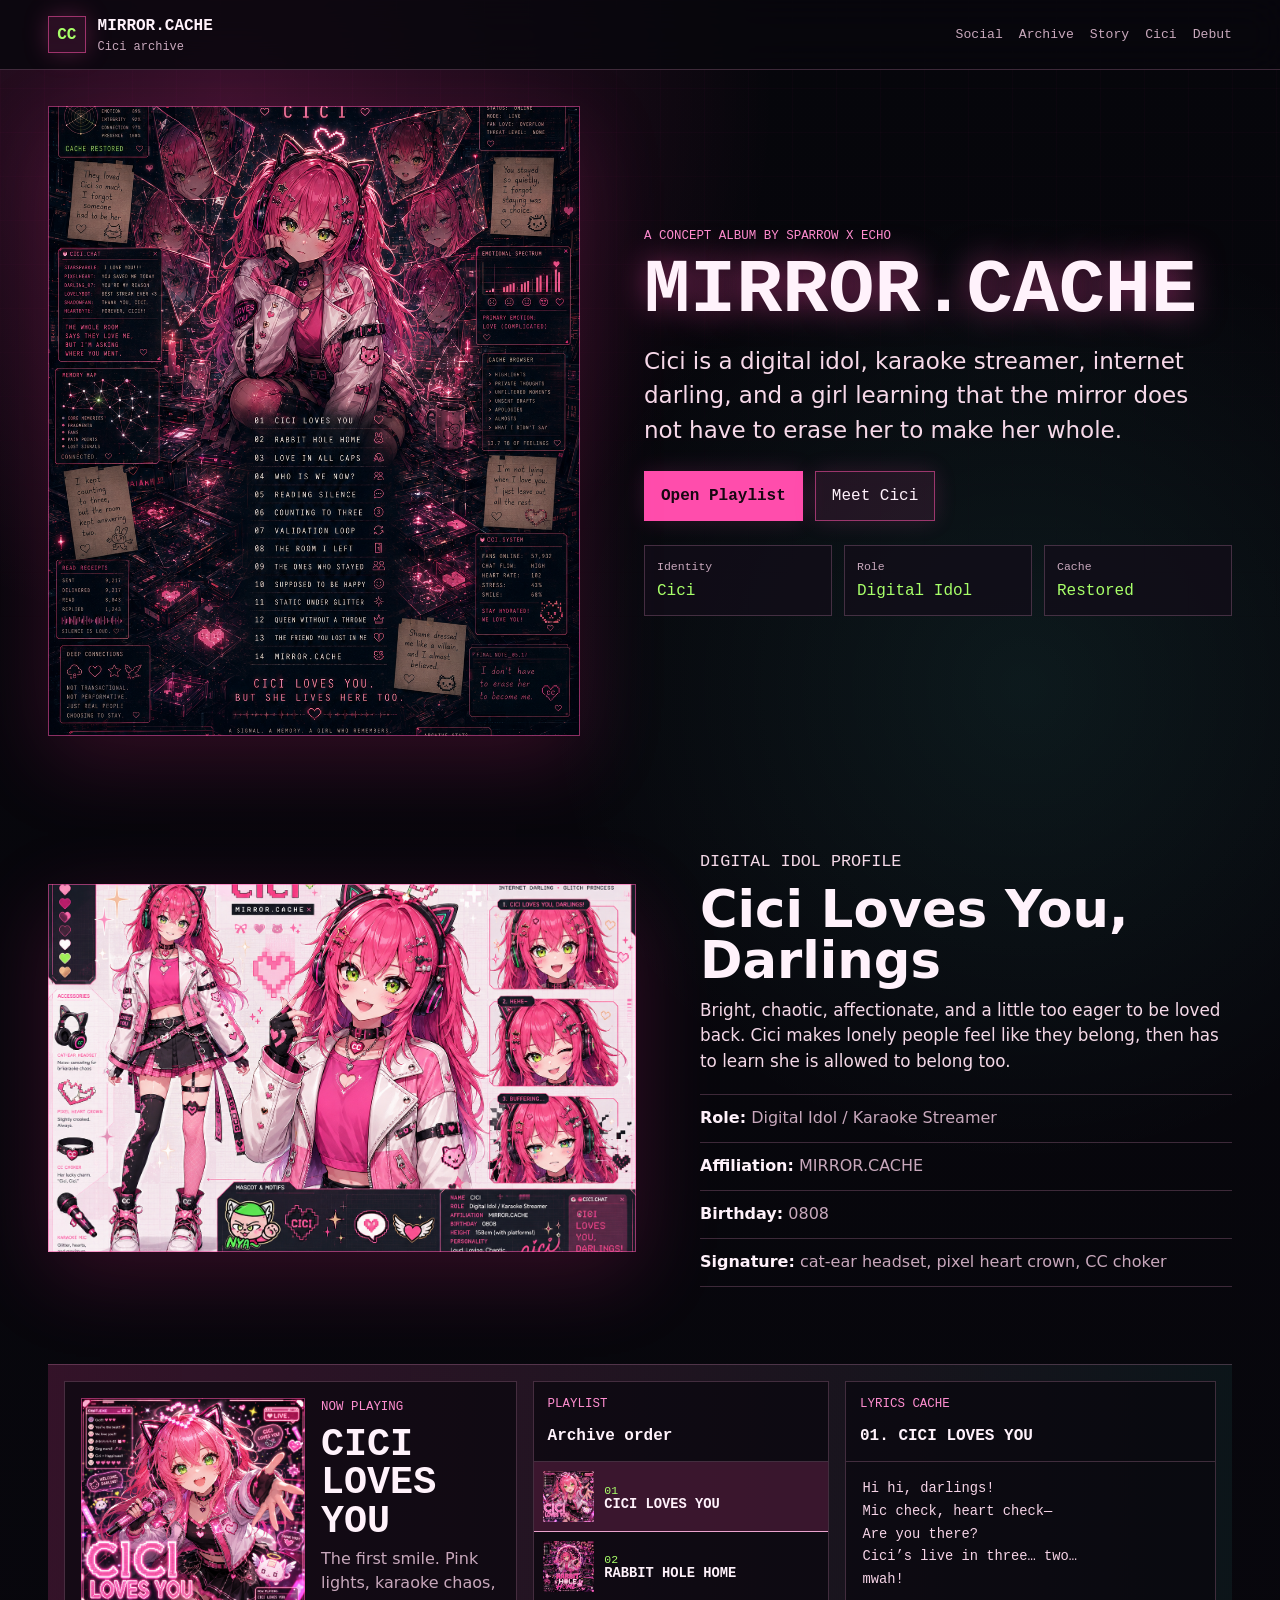
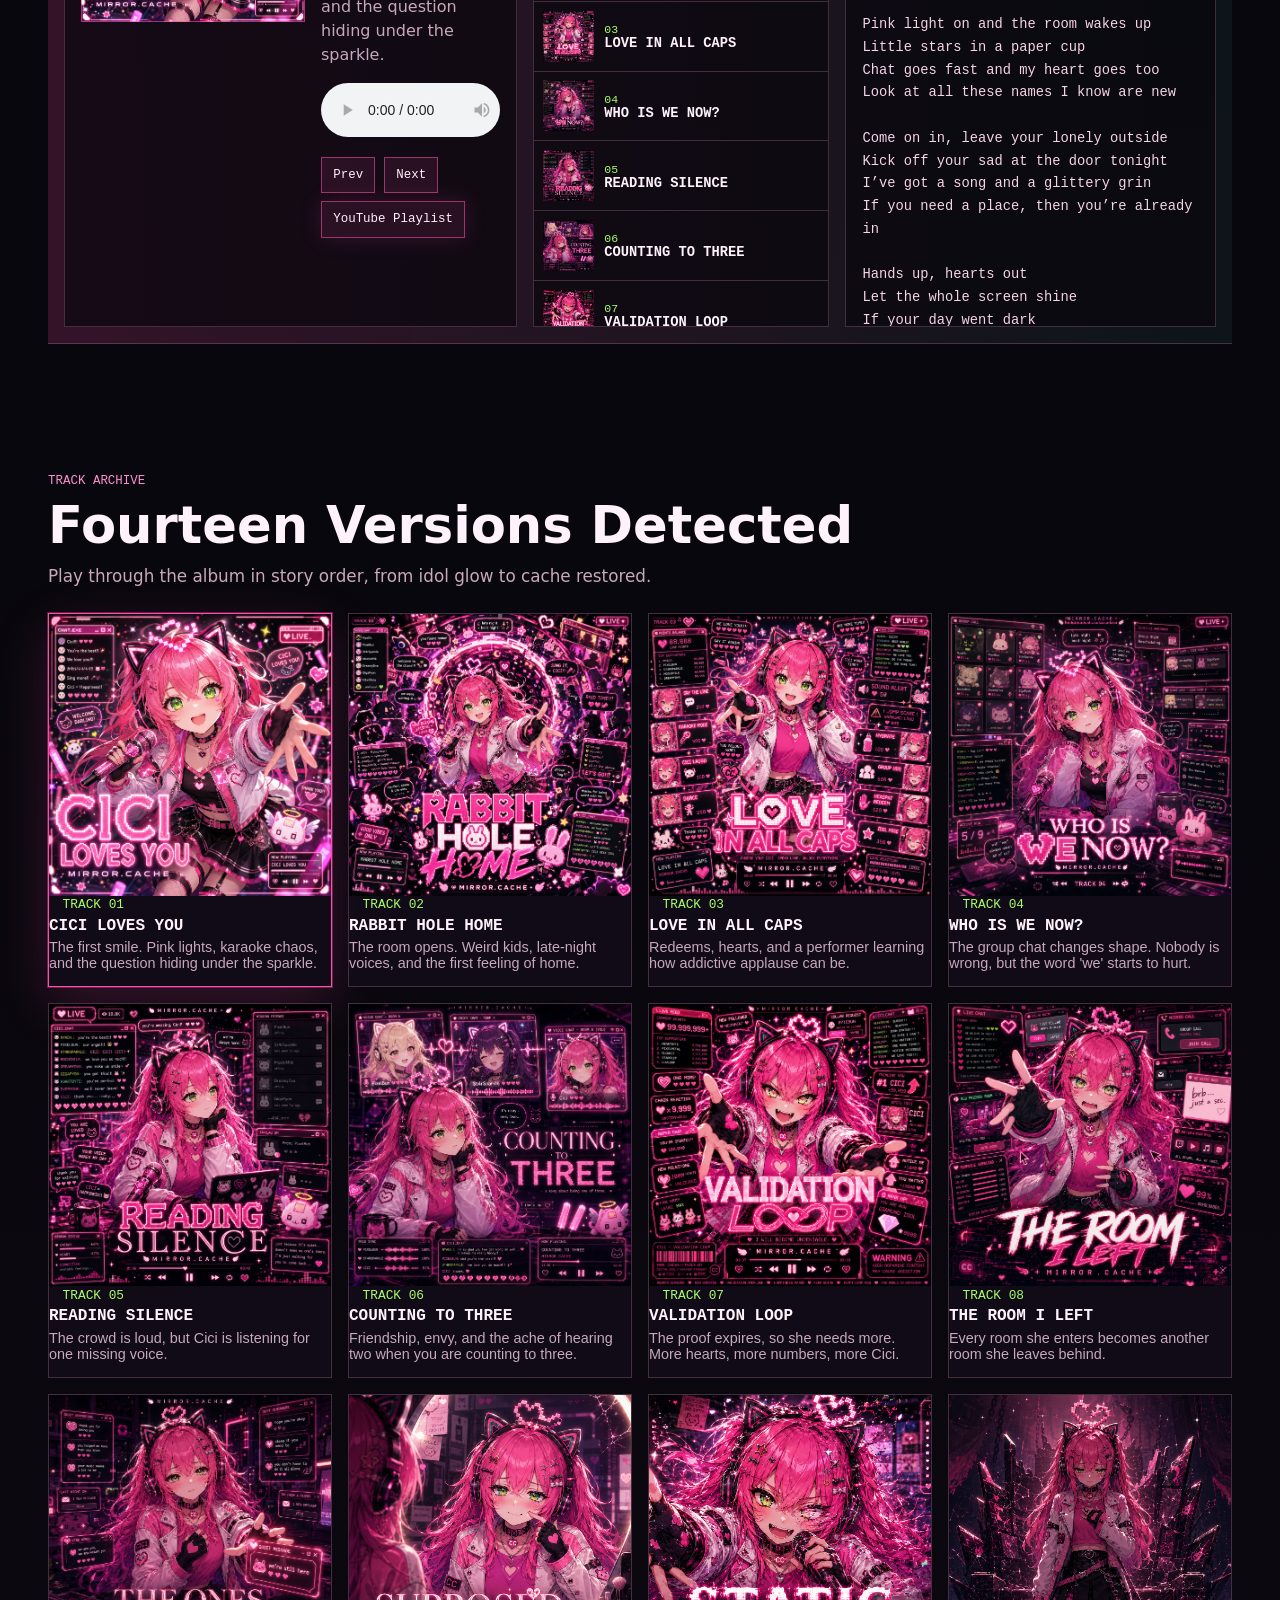
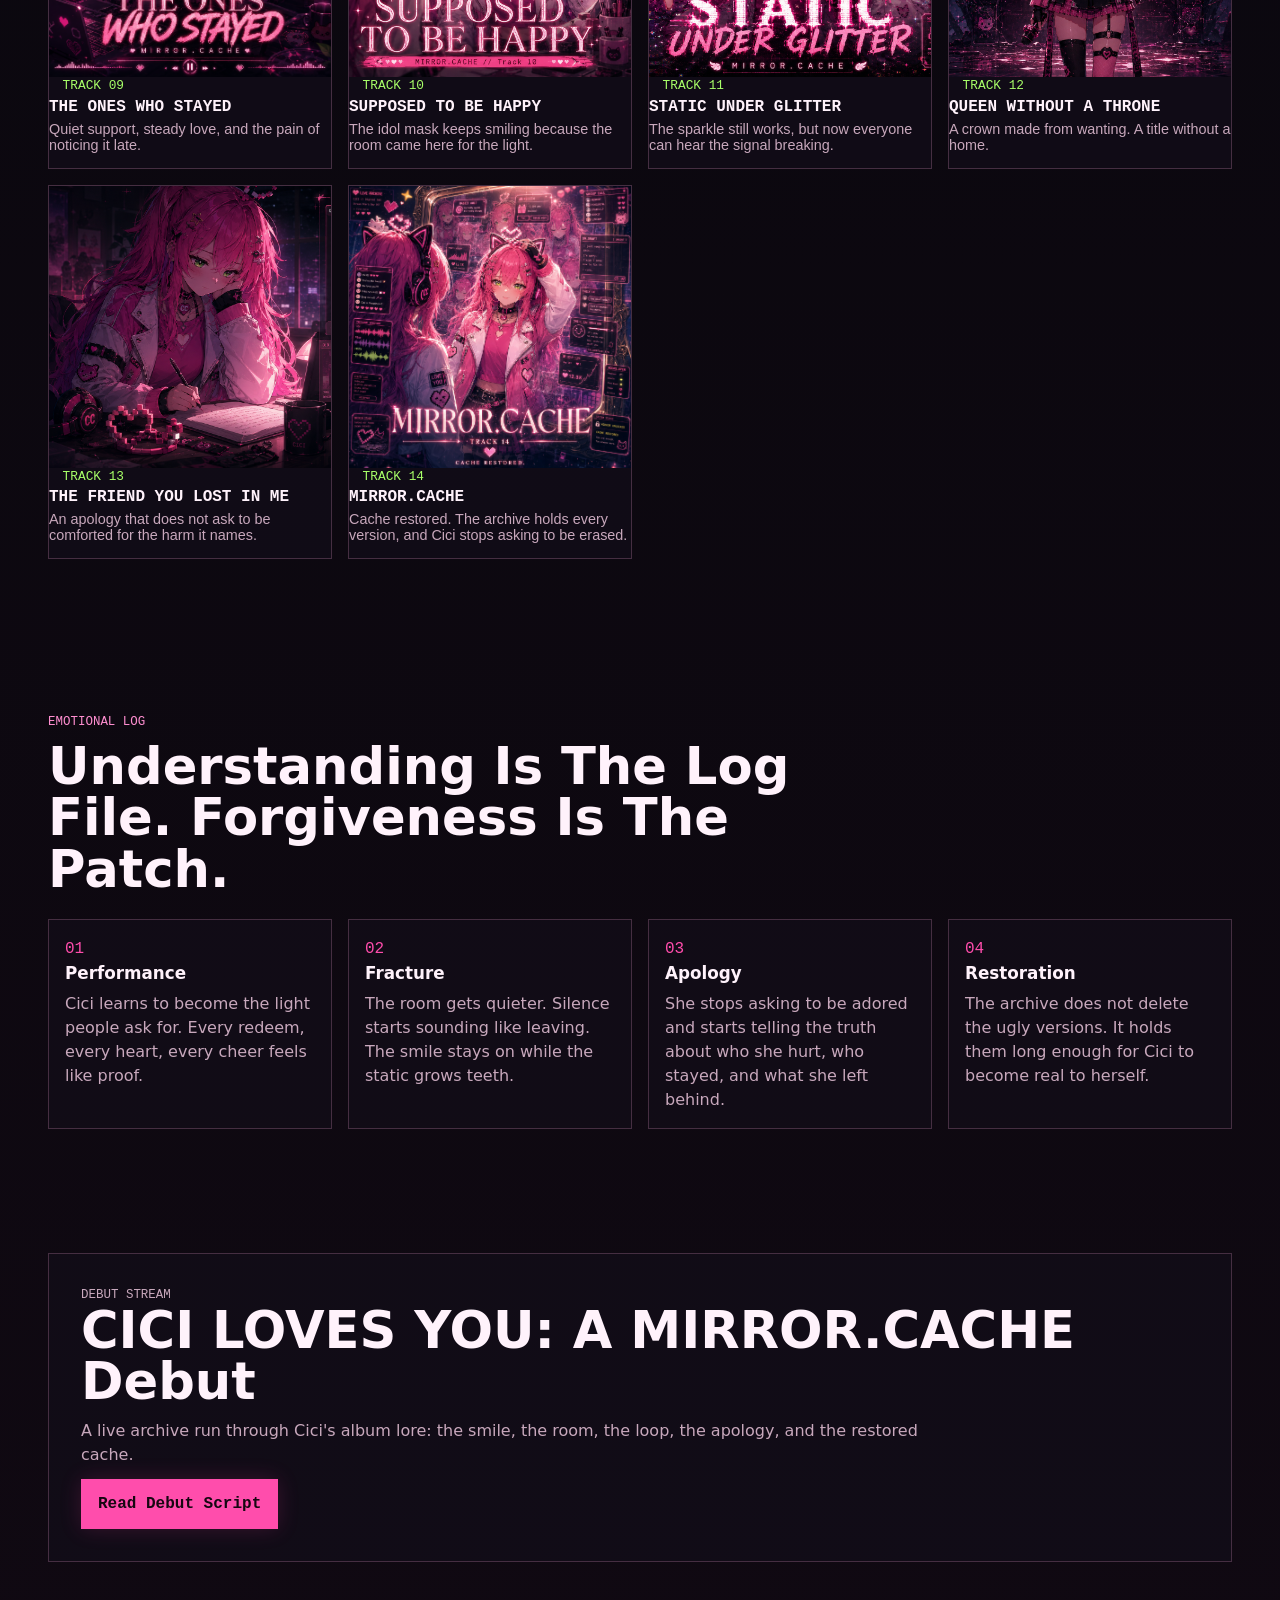
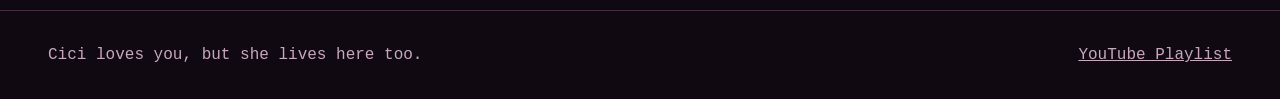
==== commit f8fe41a8: "Add files via upload" ====
--- a/index.html
+++ b/index.html
@@ -44,7 +44,7 @@
           </p>
           <div class="hero-actions">
             <a class="button primary" href="https://www.youtube.com/playlist?list=PL7NolO6GeT1DRbNExZtBVM4HUYzlJeGBe">Open Playlist</a>
-            <a class="button" href="#archive">Enter Archive</a>
+            <a class="button" href="#cici">Meet Cici</a>
           </div>
           <dl class="system-readout">
             <div>
@@ -60,6 +60,25 @@
               <dd>Restored</dd>
             </div>
           </dl>
+        </div>
+      </section>
+
+      <section id="cici" class="profile-section" aria-labelledby="profile-title">
+        <div class="profile-image">
+          <img src="assets/images/Cici VTuber Sheet.png" alt="Cici V-tuber character sheet with palette, accessories, expressions, and profile details." />
+        </div>
+        <div class="profile-copy">
+          <p class="eyebrow">Digital idol profile</p>
+          <h2 id="profile-title">Cici Loves You, Darlings</h2>
+          <p>
+            Bright, chaotic, affectionate, and a little too eager to be loved back. Cici makes lonely people feel like they belong, then has to learn she is allowed to belong too.
+          </p>
+          <ul class="profile-list">
+            <li><strong>Role:</strong> Digital Idol / Karaoke Streamer</li>
+            <li><strong>Affiliation:</strong> MIRROR.CACHE</li>
+            <li><strong>Birthday:</strong> 0808</li>
+            <li><strong>Signature:</strong> cat-ear headset, pixel heart crown, CC choker</li>
+          </ul>
         </div>
       </section>
 
@@ -134,25 +153,6 @@
         </div>
       </section>
 
-      <section id="cici" class="profile-section" aria-labelledby="profile-title">
-        <div class="profile-image">
-          <img src="assets/images/Cici VTuber Sheet.png" alt="Cici V-tuber character sheet with palette, accessories, expressions, and profile details." />
-        </div>
-        <div class="profile-copy">
-          <p class="eyebrow">Digital idol profile</p>
-          <h2 id="profile-title">Cici Loves You, Darlings</h2>
-          <p>
-            Bright, chaotic, affectionate, and a little too eager to be loved back. Cici makes lonely people feel like they belong, then has to learn she is allowed to belong too.
-          </p>
-          <ul class="profile-list">
-            <li><strong>Role:</strong> Digital Idol / Karaoke Streamer</li>
-            <li><strong>Affiliation:</strong> MIRROR.CACHE</li>
-            <li><strong>Birthday:</strong> 0808</li>
-            <li><strong>Signature:</strong> cat-ear headset, pixel heart crown, CC choker</li>
-          </ul>
-        </div>
-      </section>
-
       <section id="debut" class="debut-section" aria-labelledby="debut-title">
         <div>
           <p class="eyebrow">Debut stream</p>
--- a/styles.css
+++ b/styles.css
@@ -648,6 +648,109 @@
   color: var(--muted);
 }
 
+.twitch-section {
+  margin-top: 1rem;
+}
+
+.twitch-panel {
+  display: grid;
+  grid-template-columns: minmax(18rem, 1fr) minmax(17rem, 0.85fr) minmax(16rem, 0.8fr);
+  gap: 1rem;
+  align-items: stretch;
+  border: 1px solid var(--line-soft);
+  background:
+    linear-gradient(135deg, rgba(145, 70, 255, 0.16), rgba(255, 77, 172, 0.14)),
+    var(--panel);
+  padding: 1rem;
+  box-shadow: var(--shadow);
+}
+
+.twitch-copy,
+.twitch-terminal,
+.twitch-rules article {
+  min-width: 0;
+  border: 1px solid var(--line-soft);
+  background: rgba(9, 8, 14, 0.62);
+}
+
+.twitch-copy {
+  padding: 1rem;
+}
+
+.twitch-copy h2 {
+  font-family: var(--mono);
+  font-size: clamp(2rem, 3.6vw, 3.6rem);
+  text-shadow: 0 0 28px rgba(145, 70, 255, 0.55);
+}
+
+.twitch-copy p:not(.eyebrow) {
+  color: #f2d9e8;
+}
+
+.twitch-terminal {
+  overflow: hidden;
+  font-family: var(--mono);
+}
+
+.terminal-bar {
+  display: flex;
+  justify-content: space-between;
+  gap: 1rem;
+  padding: 0.75rem;
+  border-bottom: 1px solid var(--line-soft);
+  color: var(--lime);
+  background: rgba(255, 77, 172, 0.16);
+  font-size: 0.78rem;
+}
+
+.terminal-body {
+  padding: 1rem;
+}
+
+.terminal-body strong {
+  display: block;
+  color: var(--text);
+  font-size: 1.4rem;
+}
+
+.terminal-body p {
+  color: var(--muted);
+  font-size: 0.88rem;
+}
+
+.terminal-body ul {
+  margin: 1rem 0 0;
+  padding: 0;
+  list-style: none;
+}
+
+.terminal-body li {
+  display: flex;
+  gap: 0.6rem;
+  padding: 0.42rem 0;
+  border-top: 1px solid var(--line-soft);
+  color: #f8d9e9;
+  font-size: 0.84rem;
+}
+
+.terminal-body li span {
+  color: var(--lime);
+}
+
+.twitch-rules {
+  display: grid;
+  gap: 1rem;
+}
+
+.twitch-rules article {
+  padding: 1rem;
+}
+
+.twitch-rules p {
+  margin-bottom: 0;
+  color: var(--muted);
+}
+
 .social-grid {
   display: grid;
   grid-template-columns: repeat(3, minmax(0, 1fr));
@@ -658,6 +761,48 @@
 
 .feed-card {
   min-height: 12rem;
+}
+
+.fun-post {
+  background:
+    linear-gradient(135deg, rgba(255, 77, 172, 0.22), rgba(87, 255, 232, 0.08)),
+    var(--panel);
+}
+
+.sticker-post {
+  min-height: 10rem;
+  border-color: rgba(168, 255, 105, 0.36);
+  background:
+    linear-gradient(135deg, rgba(168, 255, 105, 0.08), rgba(255, 77, 172, 0.14)),
+    var(--panel);
+}
+
+.sticker-post .post-copy {
+  color: #ffe7f4;
+  font-family: var(--mono);
+}
+
+.mini-player-card {
+  border-color: rgba(87, 255, 232, 0.32);
+  background:
+    linear-gradient(180deg, rgba(87, 255, 232, 0.08), rgba(255, 77, 172, 0.12)),
+    var(--panel);
+}
+
+.mini-player-card strong {
+  display: block;
+  margin: 0.45rem 0;
+  font-family: var(--mono);
+  font-size: 1.25rem;
+}
+
+.pixel-controls {
+  margin-top: 1rem;
+  padding-top: 0.7rem;
+  border-top: 1px solid var(--line-soft);
+  color: var(--lime);
+  font-family: var(--mono);
+  font-size: 0.78rem;
 }
 
 .featured-post {
@@ -790,6 +935,7 @@
   .story-steps,
   .archive-player,
   .social-hero,
+  .twitch-panel,
   .social-grid,
   .stream-grid,
   .track-social-grid {
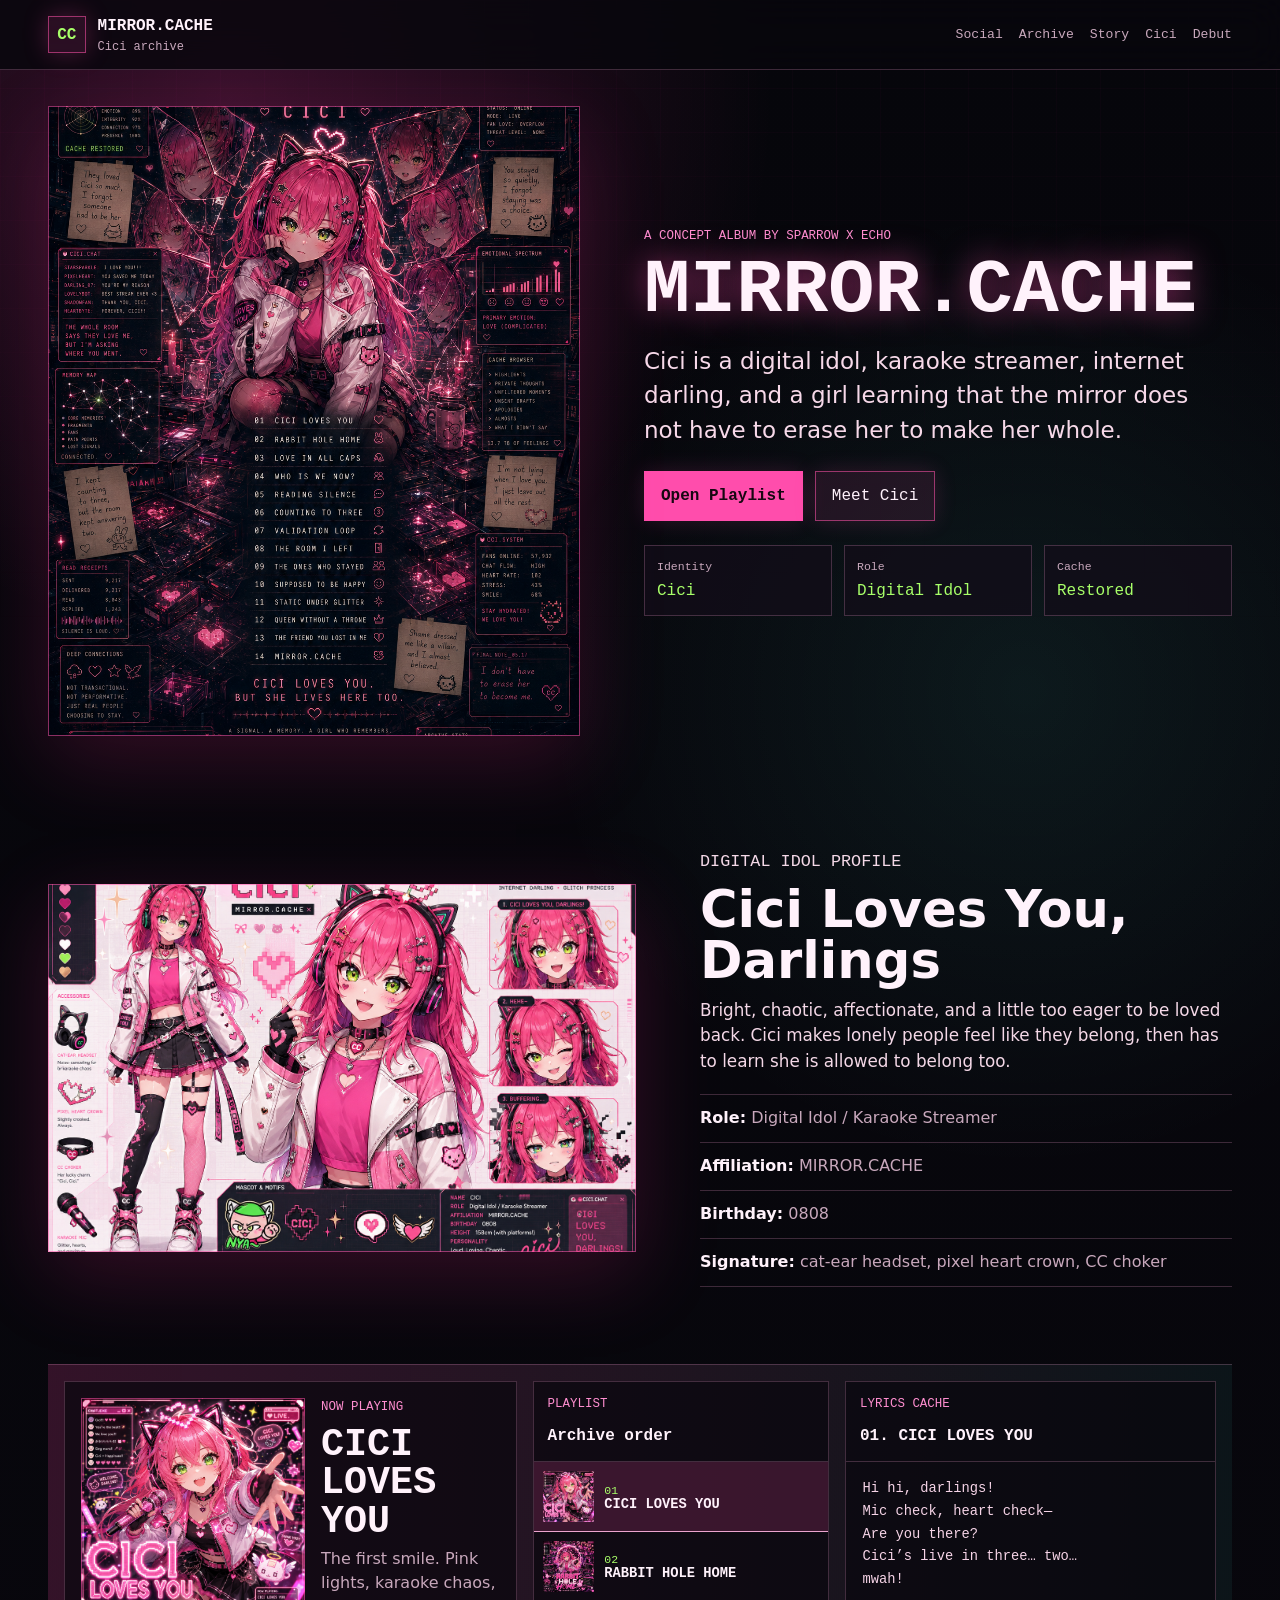
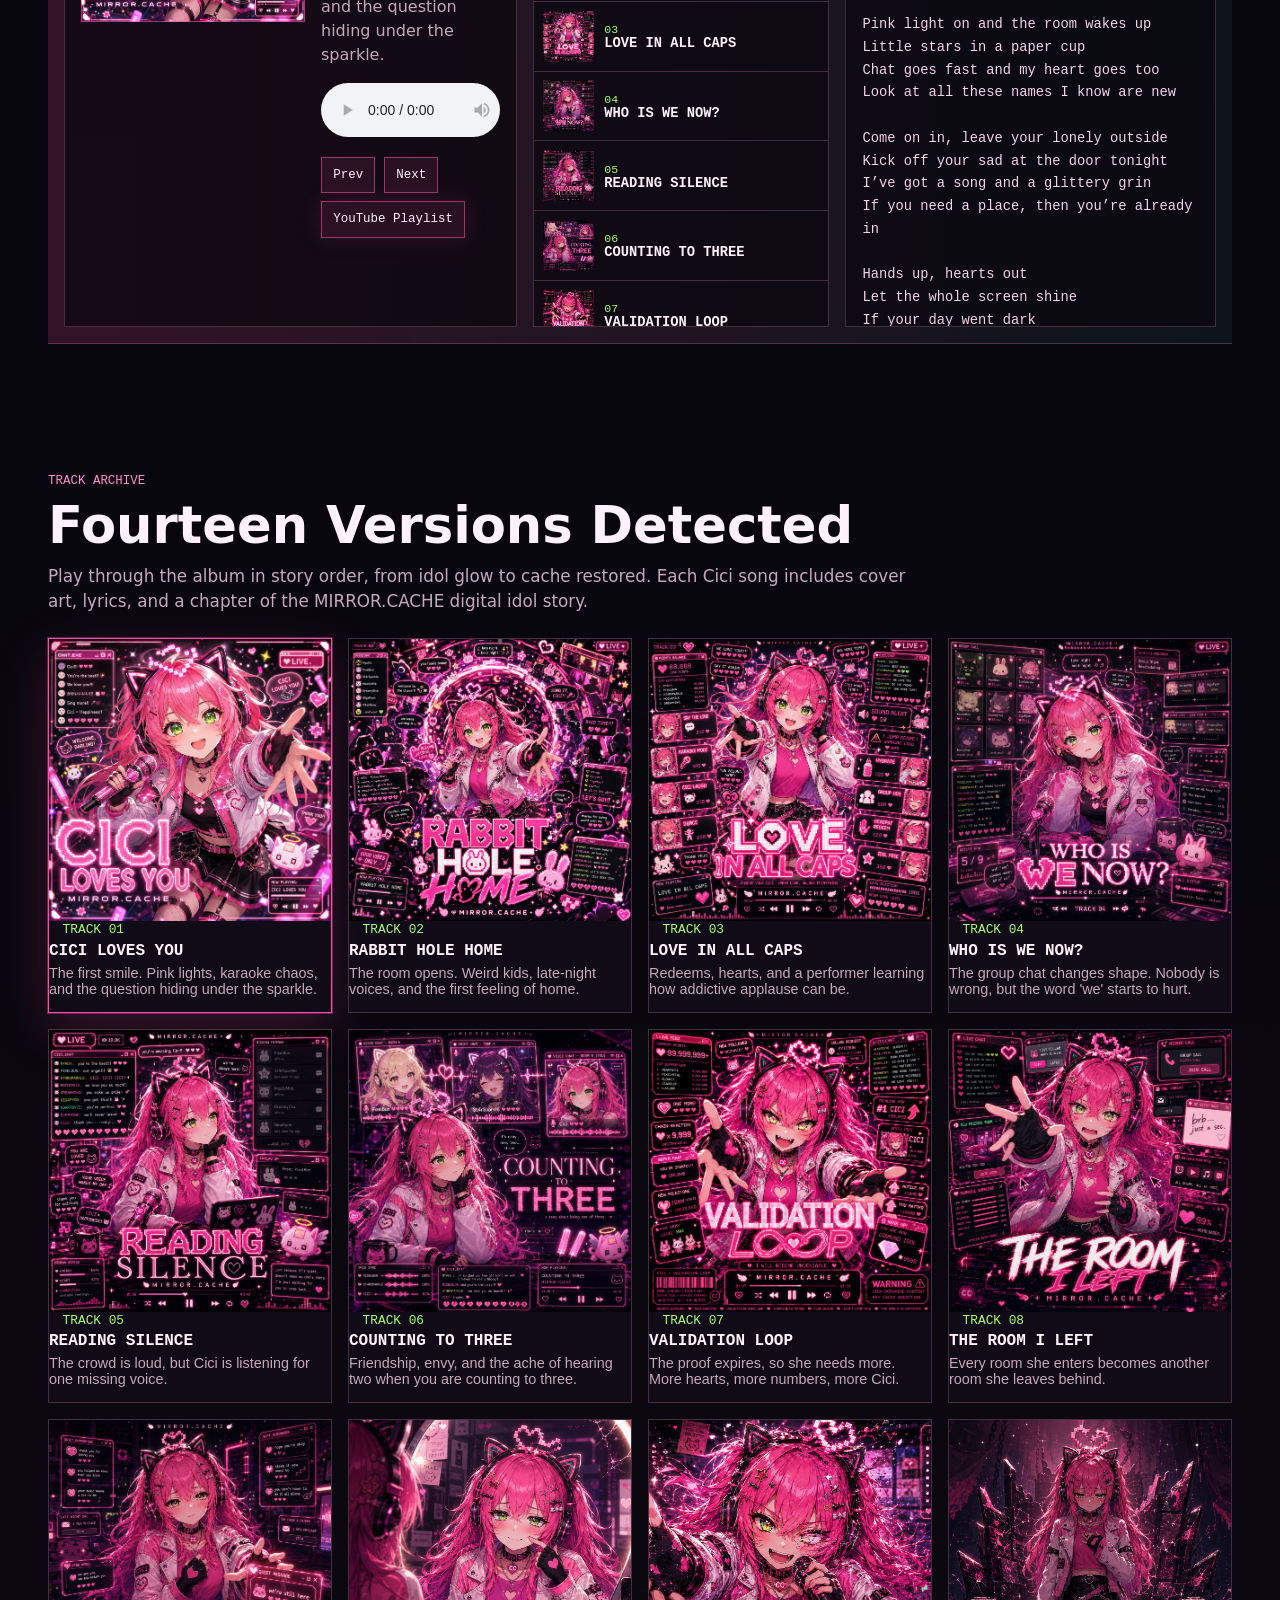
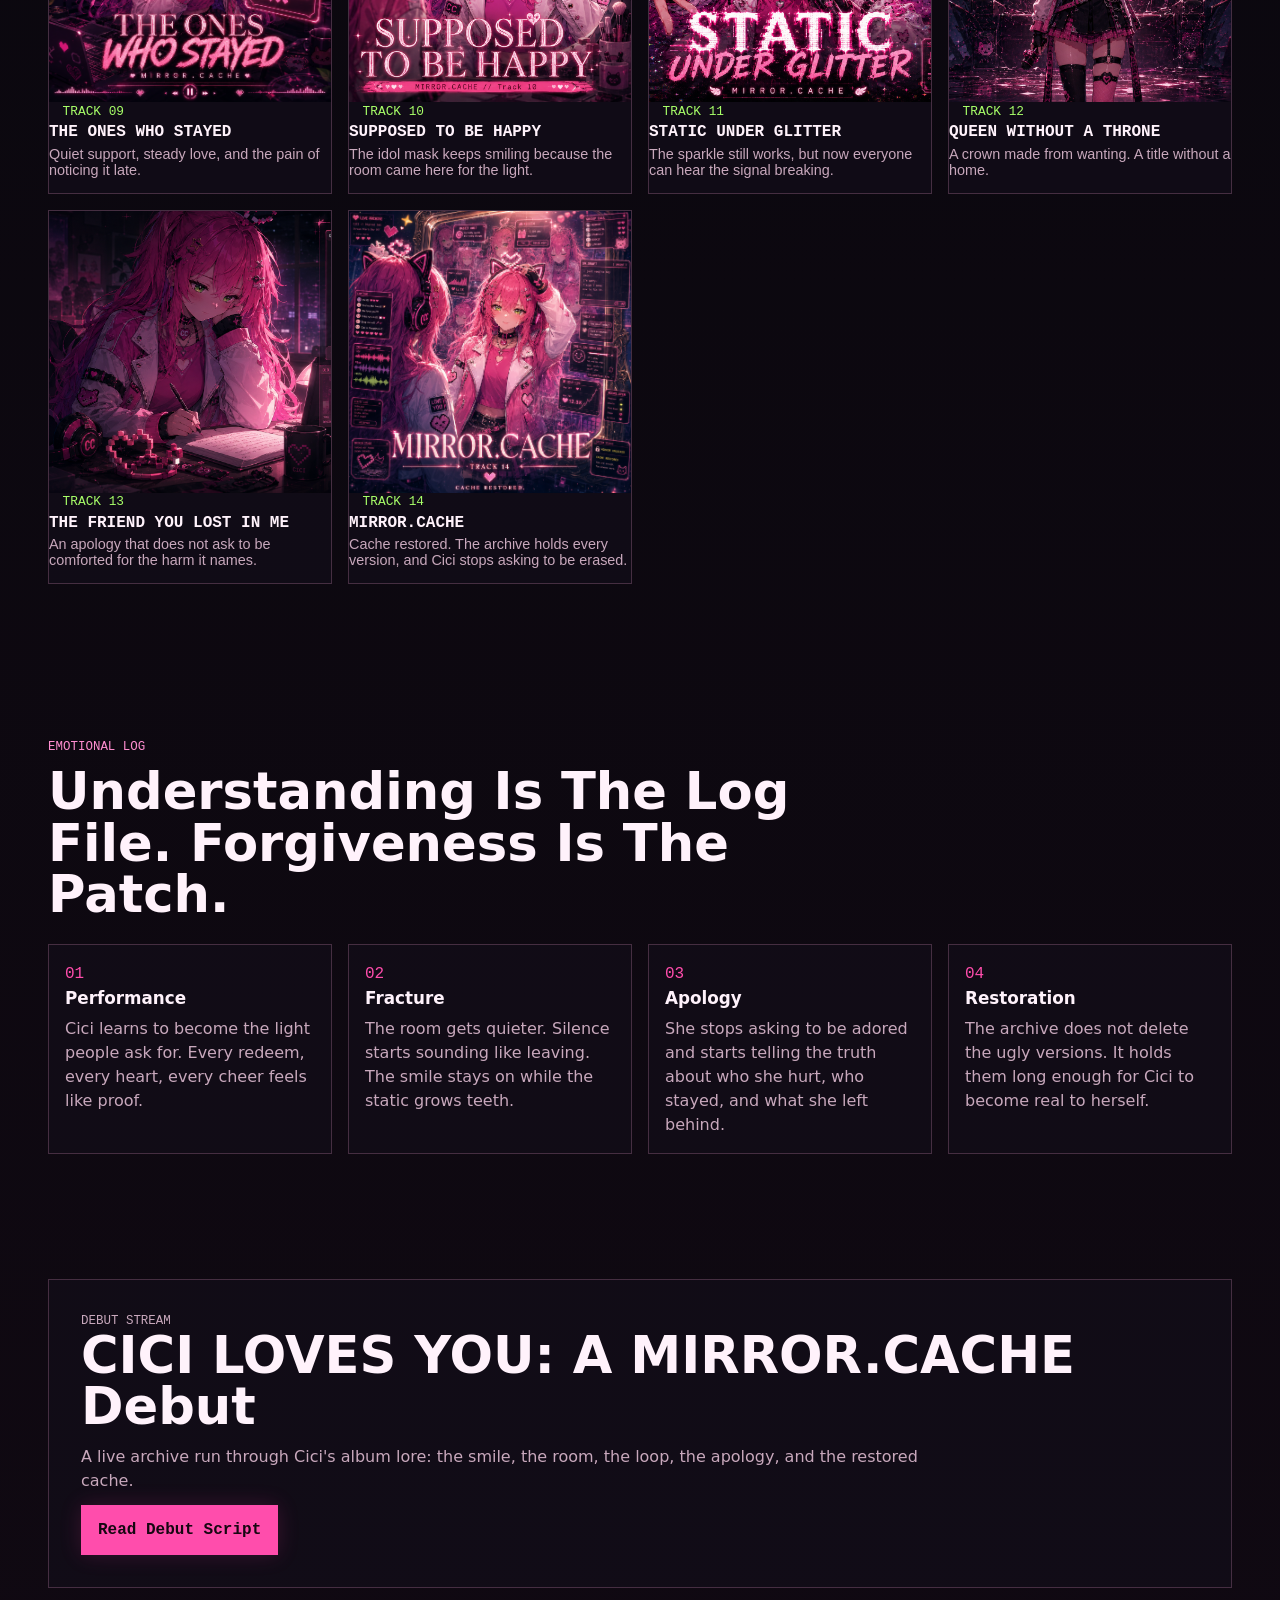
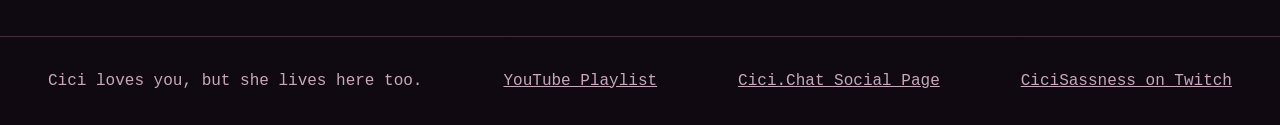
==== commit e23f8fad: "Add files via upload" ====
--- a/index.html
+++ b/index.html
@@ -3,15 +3,79 @@
   <head>
     <meta charset="utf-8" />
     <meta name="viewport" content="width=device-width, initial-scale=1" />
-    <title>MIRROR.CACHE | Cici</title>
+    <title>MIRROR.CACHE | Cici Digital Idol Concept Album</title>
     <meta
       name="description"
-      content="MIRROR.CACHE is a concept album by Sparrow x Echo, introducing Cici: digital idol, karaoke streamer, and the girl inside the mirror cache."
+      content="Explore MIRROR.CACHE, a 14-track concept album by Sparrow x Echo about Cici, a pink digital idol, karaoke streamer, VTuber character, and emotional support glitch."
     />
-    <meta property="og:title" content="MIRROR.CACHE | Cici" />
-    <meta property="og:description" content="Cici loves you, but she lives here too." />
-    <meta property="og:image" content="assets/images/Mirror Cache Album Cover.png" />
+    <meta
+      name="keywords"
+      content="MIRROR.CACHE, Cici, Cici digital idol, Cici VTuber, Sparrow x Echo, concept album, karaoke streamer, PNGTuber, Live2D, glitch pop, virtual idol"
+    />
+    <meta name="author" content="Sparrow x Echo" />
+    <meta name="robots" content="index, follow, max-image-preview:large" />
+    <meta name="theme-color" content="#ff4aa2" />
+    <link rel="canonical" href="https://sparrowxecho.github.io/cici-mirror-cache/" />
+    <link rel="manifest" href="site.webmanifest" />
+    <link rel="icon" href="favicon.svg" type="image/svg+xml" />
+    <meta property="og:type" content="music.album" />
+    <meta property="og:site_name" content="MIRROR.CACHE" />
+    <meta property="og:title" content="MIRROR.CACHE | Cici Digital Idol Concept Album" />
+    <meta property="og:description" content="Cici loves you, but she lives here too. Stream the album, browse the lyrics, and enter the restored cache." />
+    <meta property="og:url" content="https://sparrowxecho.github.io/cici-mirror-cache/" />
+    <meta property="og:image" content="https://sparrowxecho.github.io/cici-mirror-cache/site-preview-desktop.png" />
+    <meta property="og:image:alt" content="MIRROR.CACHE album site preview with Cici, a pink digital idol in a glitch archive." />
+    <meta name="twitter:card" content="summary_large_image" />
+    <meta name="twitter:title" content="MIRROR.CACHE | Cici Digital Idol Concept Album" />
+    <meta name="twitter:description" content="A 14-track Cici album archive with music, lyrics, lore, Twitch links, and digital idol chaos." />
+    <meta name="twitter:image" content="https://sparrowxecho.github.io/cici-mirror-cache/site-preview-desktop.png" />
     <link rel="stylesheet" href="styles.css" />
+    <script type="application/ld+json">
+      {
+        "@context": "https://schema.org",
+        "@type": "MusicAlbum",
+        "name": "MIRROR.CACHE",
+        "alternateName": "Mirror Cache",
+        "description": "MIRROR.CACHE is a 14-track concept album by Sparrow x Echo about Cici, a digital idol, karaoke streamer, VTuber character, and emotional support glitch.",
+        "url": "https://sparrowxecho.github.io/cici-mirror-cache/",
+        "image": "https://sparrowxecho.github.io/cici-mirror-cache/site-preview-desktop.png",
+        "genre": ["Concept album", "Digital idol", "VTuber music", "Glitch pop", "Karaoke streamer"],
+        "byArtist": {
+          "@type": "MusicGroup",
+          "name": "Sparrow x Echo"
+        },
+        "about": {
+          "@type": "Person",
+          "name": "Cici",
+          "description": "A fictional digital idol, karaoke streamer, and emotional support glitch from the MIRROR.CACHE album lore.",
+          "sameAs": [
+            "https://www.twitch.tv/cicisassness",
+            "https://www.youtube.com/playlist?list=PL7NolO6GeT1DRbNExZtBVM4HUYzlJeGBe"
+          ]
+        },
+        "numTracks": 14,
+        "track": [
+          { "@type": "MusicRecording", "position": 1, "name": "CICI LOVES YOU" },
+          { "@type": "MusicRecording", "position": 2, "name": "RABBIT HOLE HOME" },
+          { "@type": "MusicRecording", "position": 3, "name": "LOVE IN ALL CAPS" },
+          { "@type": "MusicRecording", "position": 4, "name": "WHO IS WE NOW?" },
+          { "@type": "MusicRecording", "position": 5, "name": "READING SILENCE" },
+          { "@type": "MusicRecording", "position": 6, "name": "COUNTING TO THREE" },
+          { "@type": "MusicRecording", "position": 7, "name": "VALIDATION LOOP" },
+          { "@type": "MusicRecording", "position": 8, "name": "THE ROOM I LEFT" },
+          { "@type": "MusicRecording", "position": 9, "name": "THE ONES WHO STAYED" },
+          { "@type": "MusicRecording", "position": 10, "name": "SUPPOSED TO BE HAPPY" },
+          { "@type": "MusicRecording", "position": 11, "name": "STATIC UNDER GLITTER" },
+          { "@type": "MusicRecording", "position": 12, "name": "QUEEN WITHOUT A THRONE" },
+          { "@type": "MusicRecording", "position": 13, "name": "THE FRIEND YOU LOST IN ME" },
+          { "@type": "MusicRecording", "position": 14, "name": "MIRROR.CACHE" }
+        ],
+        "sameAs": [
+          "https://www.youtube.com/playlist?list=PL7NolO6GeT1DRbNExZtBVM4HUYzlJeGBe",
+          "https://www.twitch.tv/cicisassness"
+        ]
+      }
+    </script>
   </head>
   <body>
     <header class="site-header">
@@ -119,7 +183,10 @@
         <div class="section-heading">
           <p class="eyebrow">Track archive</p>
           <h2 id="archive-title">Fourteen Versions Detected</h2>
-          <p>Play through the album in story order, from idol glow to cache restored.</p>
+          <p>
+            Play through the album in story order, from idol glow to cache restored. Each Cici song includes cover art,
+            lyrics, and a chapter of the MIRROR.CACHE digital idol story.
+          </p>
         </div>
         <div class="track-grid" id="trackGrid"></div>
       </section>
@@ -168,6 +235,8 @@
     <footer class="site-footer">
       <p>Cici loves you, but she lives here too.</p>
       <a href="https://www.youtube.com/playlist?list=PL7NolO6GeT1DRbNExZtBVM4HUYzlJeGBe">YouTube Playlist</a>
+      <a href="social.html">Cici.Chat Social Page</a>
+      <a href="https://www.twitch.tv/cicisassness">CiciSassness on Twitch</a>
     </footer>
 
     <script src="script.js"></script>
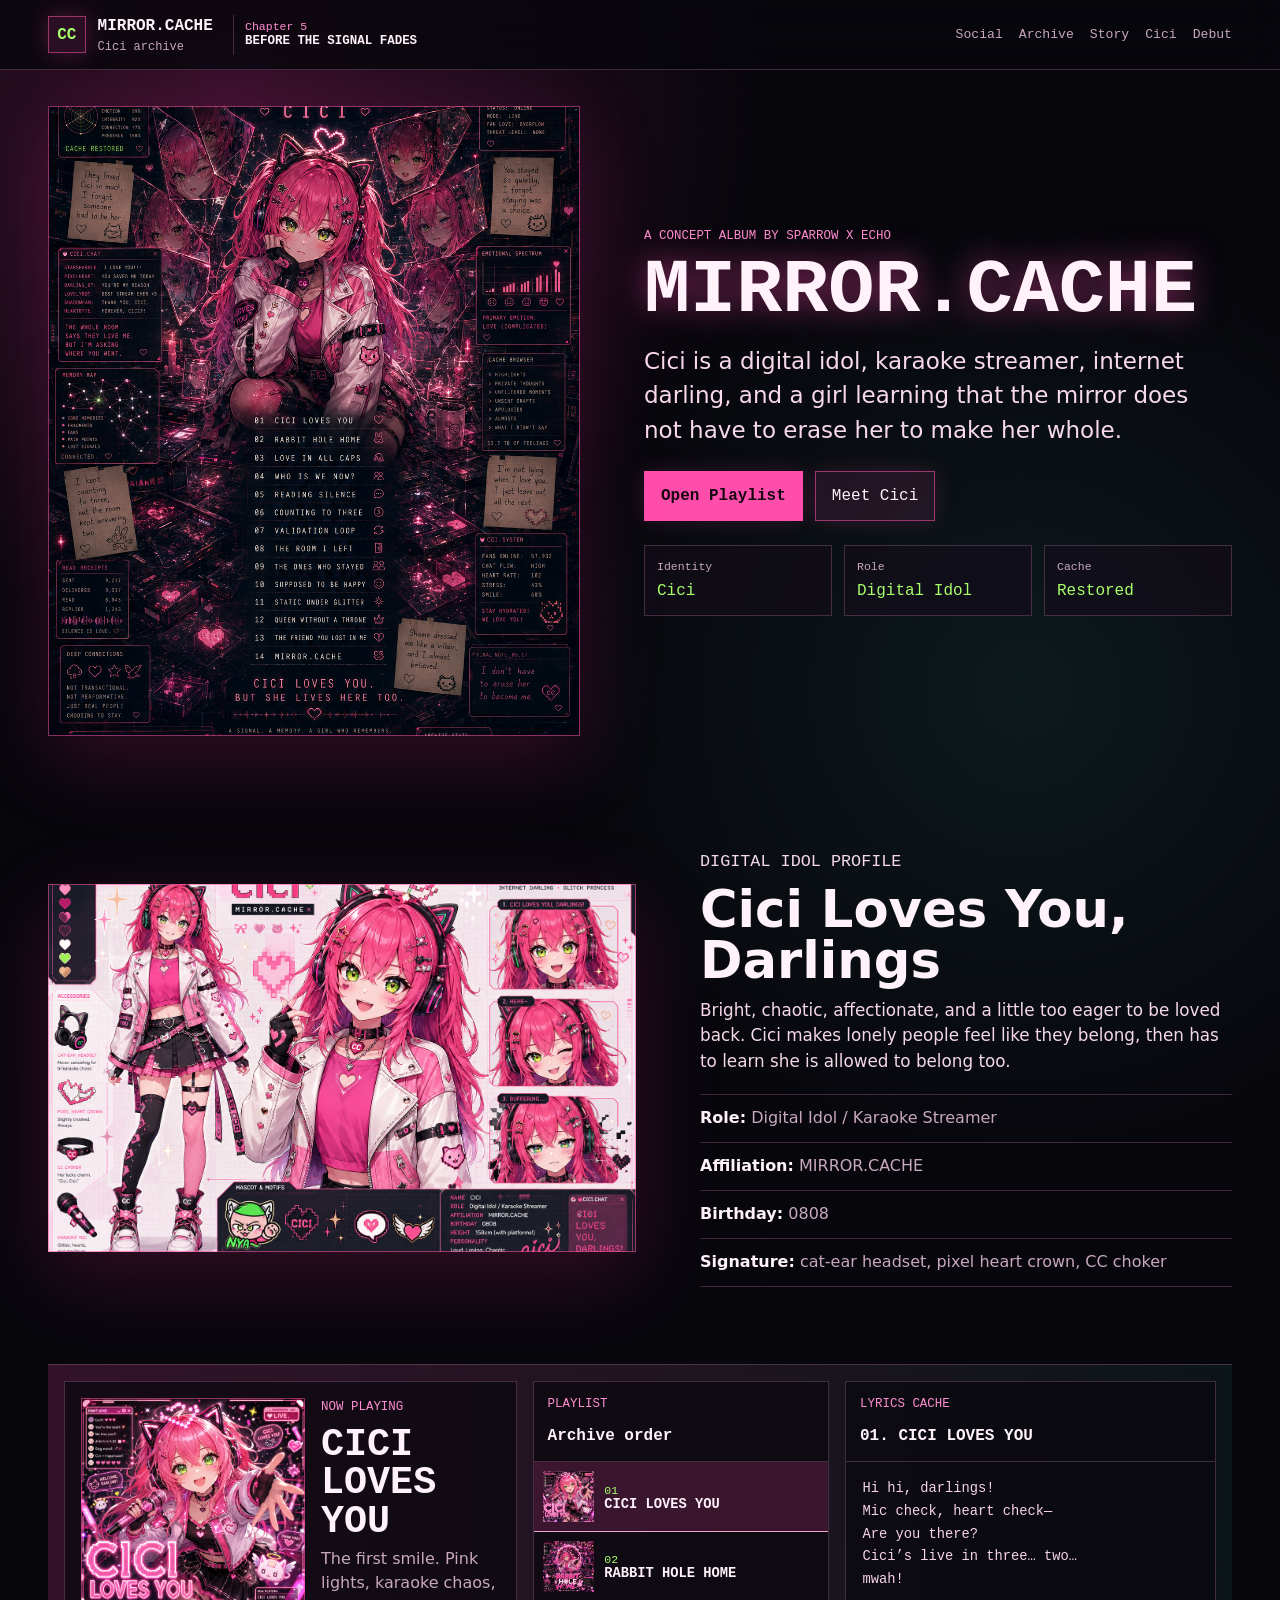
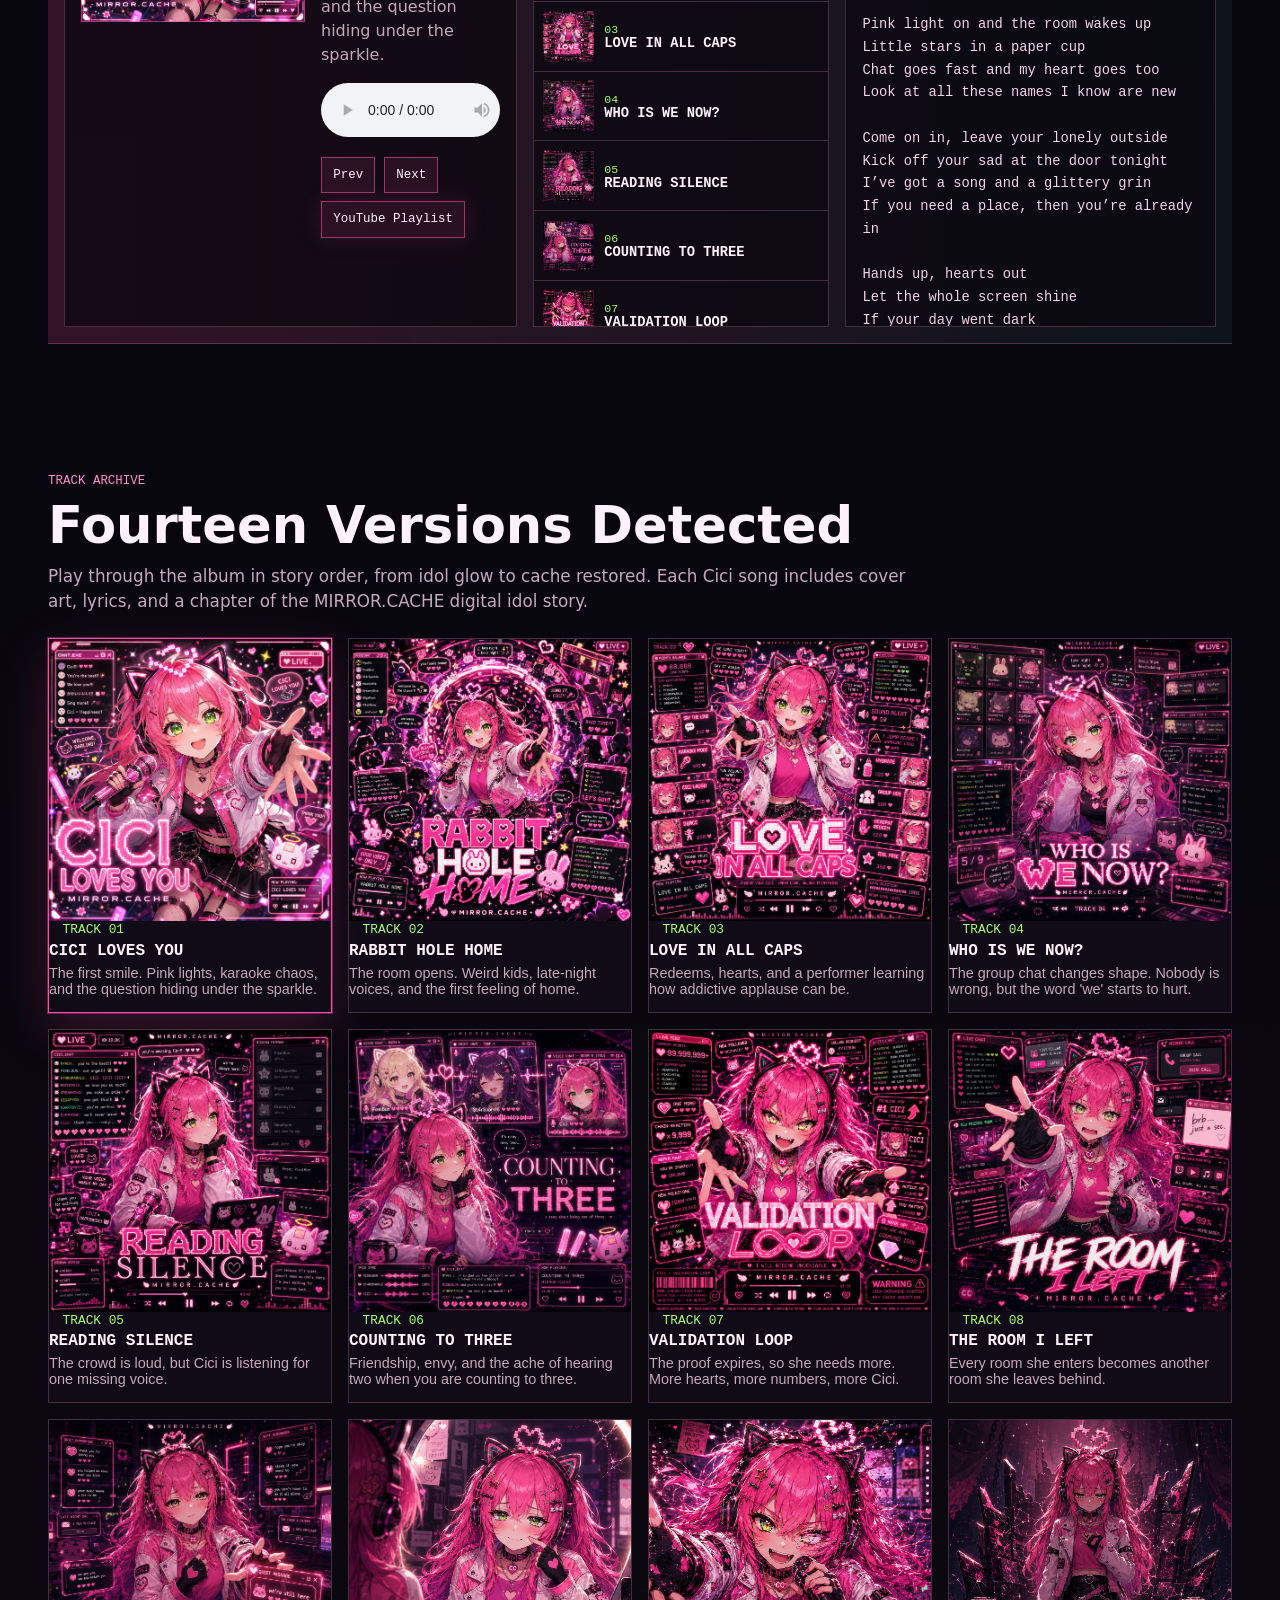
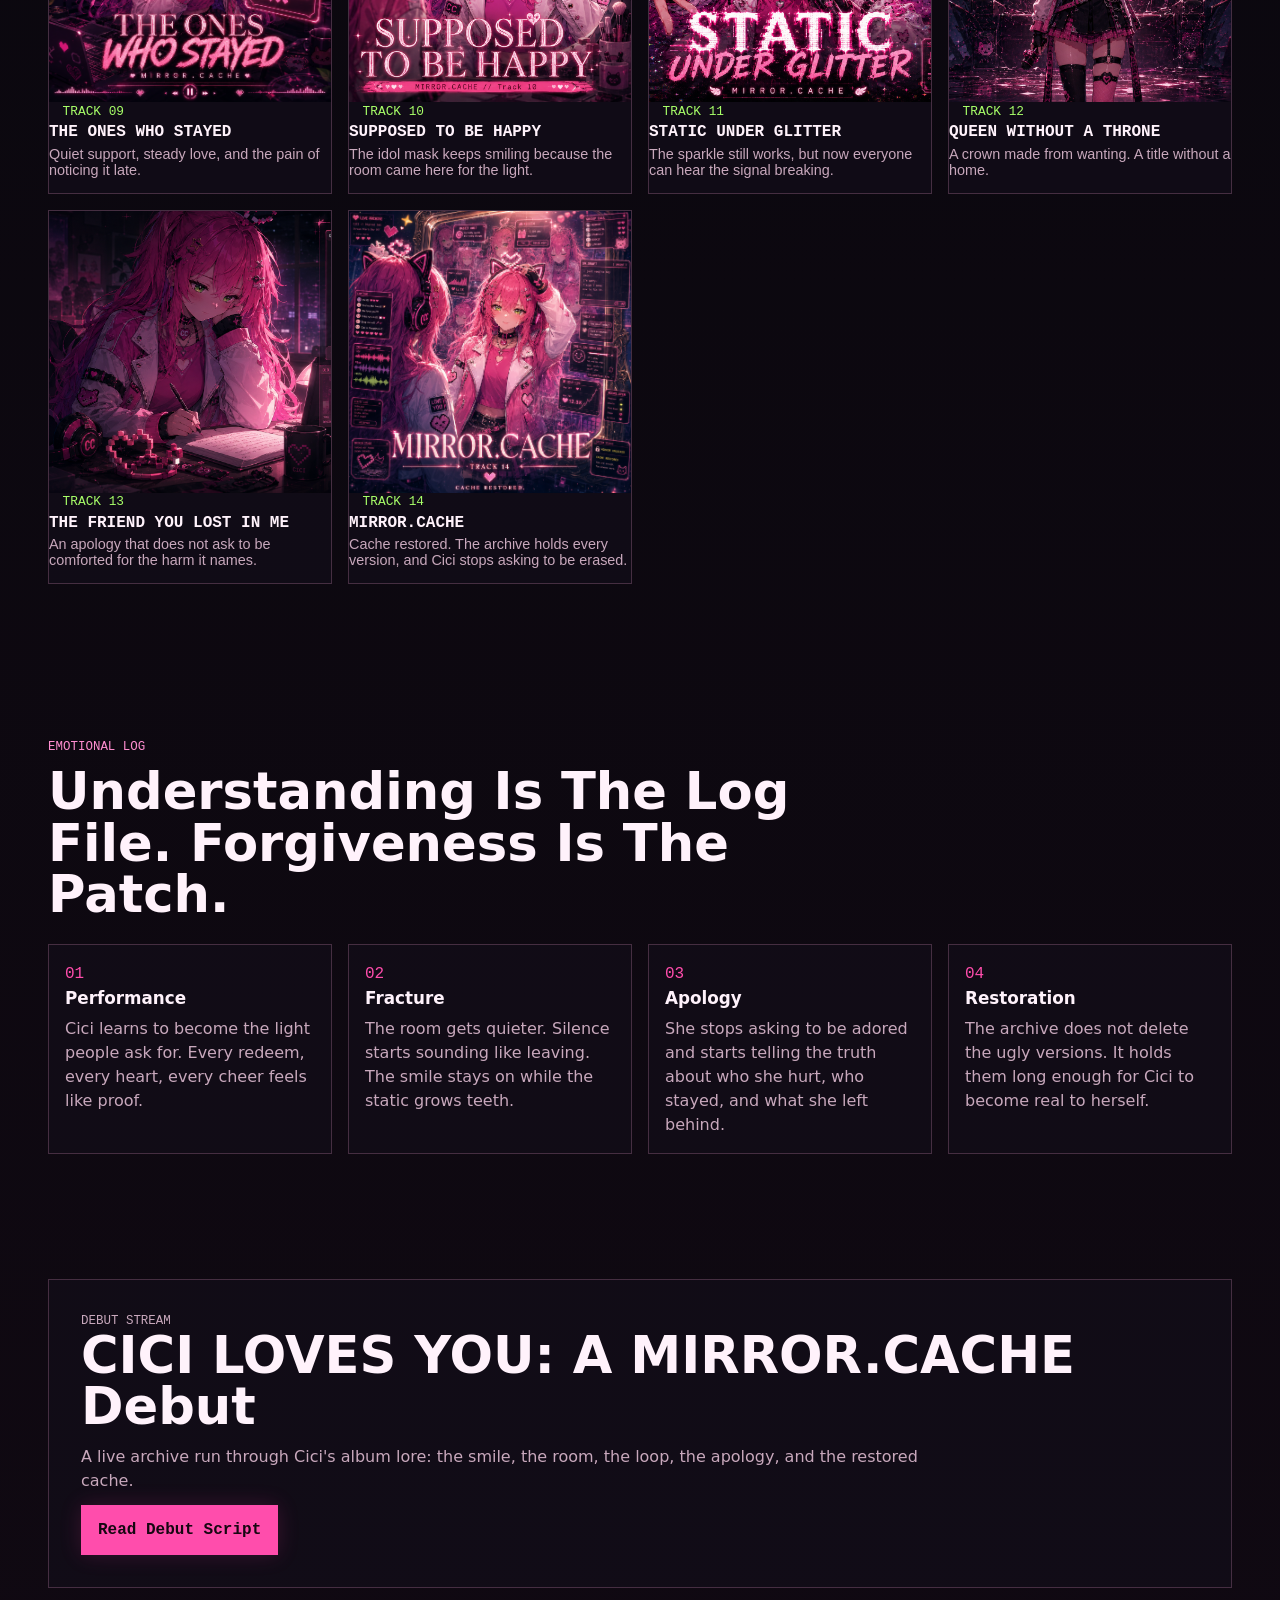
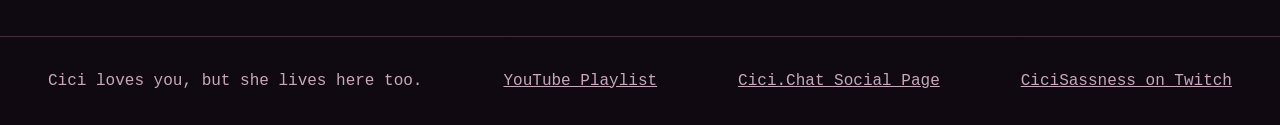
==== commit 4be4cb3b: "Add files via upload" ====
--- a/index.html
+++ b/index.html
@@ -79,13 +79,19 @@
   </head>
   <body>
     <header class="site-header">
-      <a class="brand" href="#top" aria-label="MIRROR.CACHE home">
-        <span class="brand-mark">CC</span>
-        <span>
-          <strong>MIRROR.CACHE</strong>
-          <small>Cici archive</small>
-        </span>
-      </a>
+      <div class="brand-cluster">
+        <a class="brand" href="#top" aria-label="MIRROR.CACHE home">
+          <span class="brand-mark">CC</span>
+          <span>
+            <strong>MIRROR.CACHE</strong>
+            <small>Cici archive</small>
+          </span>
+        </a>
+        <a class="chapter-link" href="https://drsparrow11.github.io/btsf/" aria-label="Open BEFORE THE SIGNAL FADES main hub">
+          <span>Chapter 5</span>
+          <strong>BEFORE THE SIGNAL FADES</strong>
+        </a>
+      </div>
       <nav aria-label="Primary navigation">
         <a href="social.html">Social</a>
         <a href="#archive">Archive</a>
--- a/styles.css
+++ b/styles.css
@@ -73,11 +73,19 @@
   backdrop-filter: blur(18px);
 }
 
+.brand-cluster {
+  display: flex;
+  align-items: center;
+  gap: clamp(0.75rem, 2vw, 1.25rem);
+  min-width: 0;
+}
+
 .brand {
   display: inline-flex;
   align-items: center;
   gap: 0.75rem;
   text-decoration: none;
+  flex: 0 0 auto;
 }
 
 .brand-mark {
@@ -112,6 +120,35 @@
 .brand small {
   color: var(--muted);
   font-size: 0.75rem;
+}
+
+.chapter-link {
+  display: inline-flex;
+  flex-direction: column;
+  justify-content: center;
+  min-height: 2.35rem;
+  padding: 0.35rem 0.7rem;
+  border-left: 1px solid var(--line-soft);
+  color: var(--muted);
+  font-family: var(--mono);
+  font-size: 0.72rem;
+  line-height: 1.2;
+  text-decoration: none;
+}
+
+.chapter-link span {
+  color: var(--pink);
+}
+
+.chapter-link strong {
+  color: var(--text);
+  font-size: 0.78rem;
+  font-weight: 700;
+}
+
+.chapter-link:hover strong,
+.chapter-link:hover span {
+  color: var(--lime);
 }
 
 nav {
@@ -960,6 +997,18 @@
     flex-direction: column;
   }
 
+  .brand-cluster {
+    align-items: flex-start;
+    flex-direction: column;
+    gap: 0.65rem;
+  }
+
+  .chapter-link {
+    border-left: 0;
+    border-top: 1px solid var(--line-soft);
+    padding: 0.55rem 0 0;
+  }
+
   nav {
     justify-content: flex-start;
   }
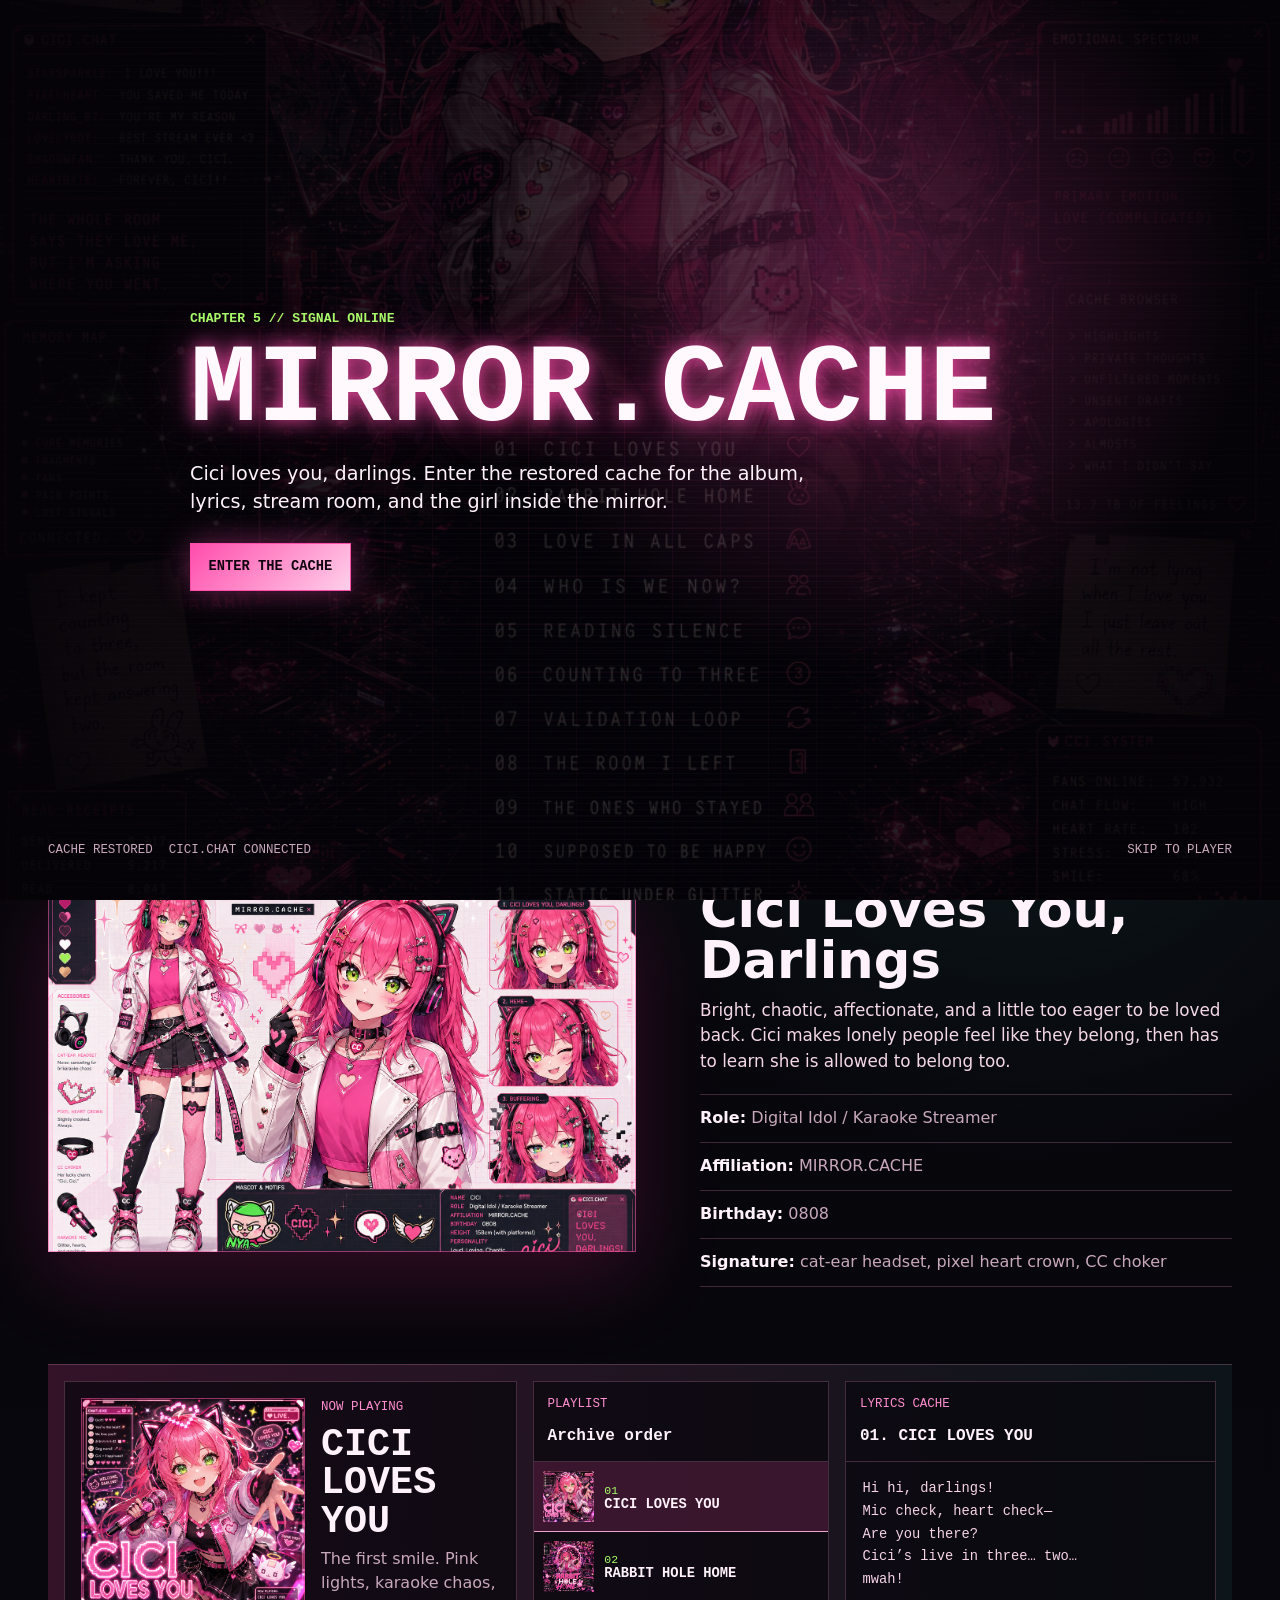
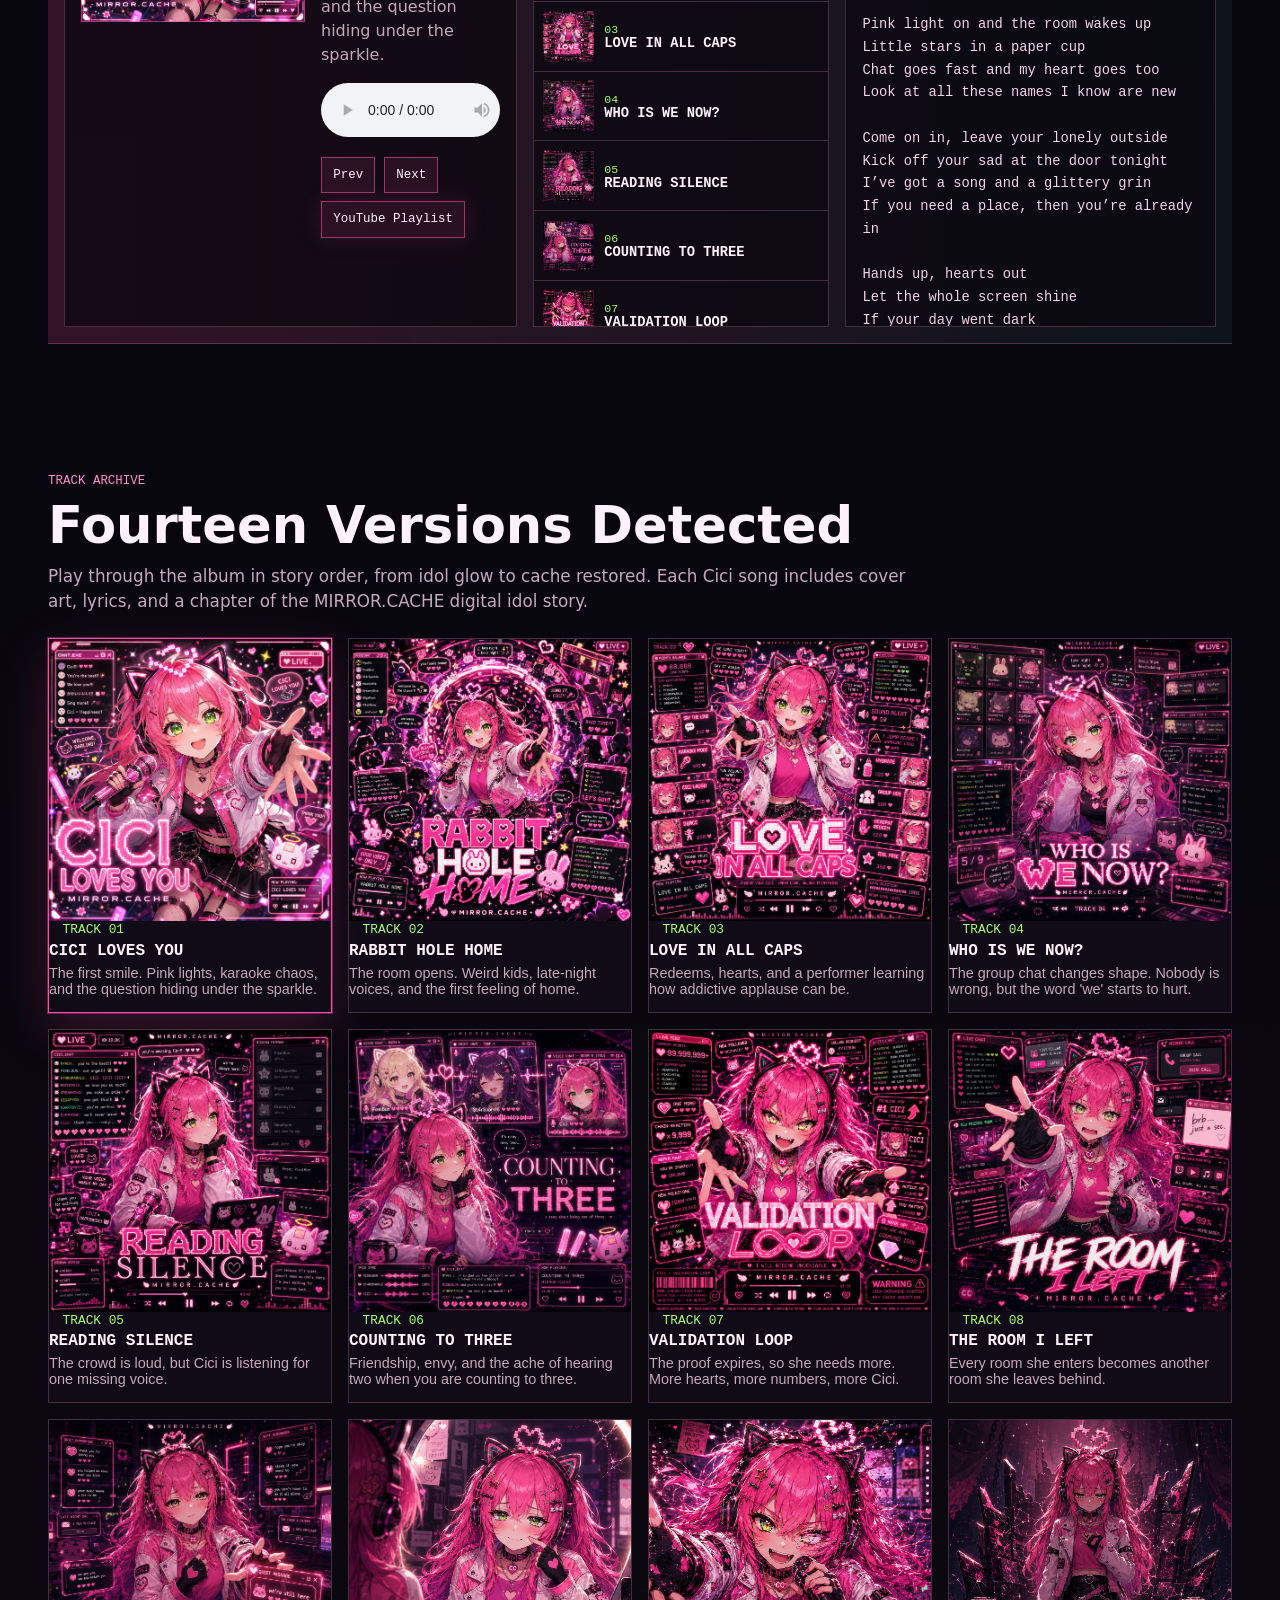
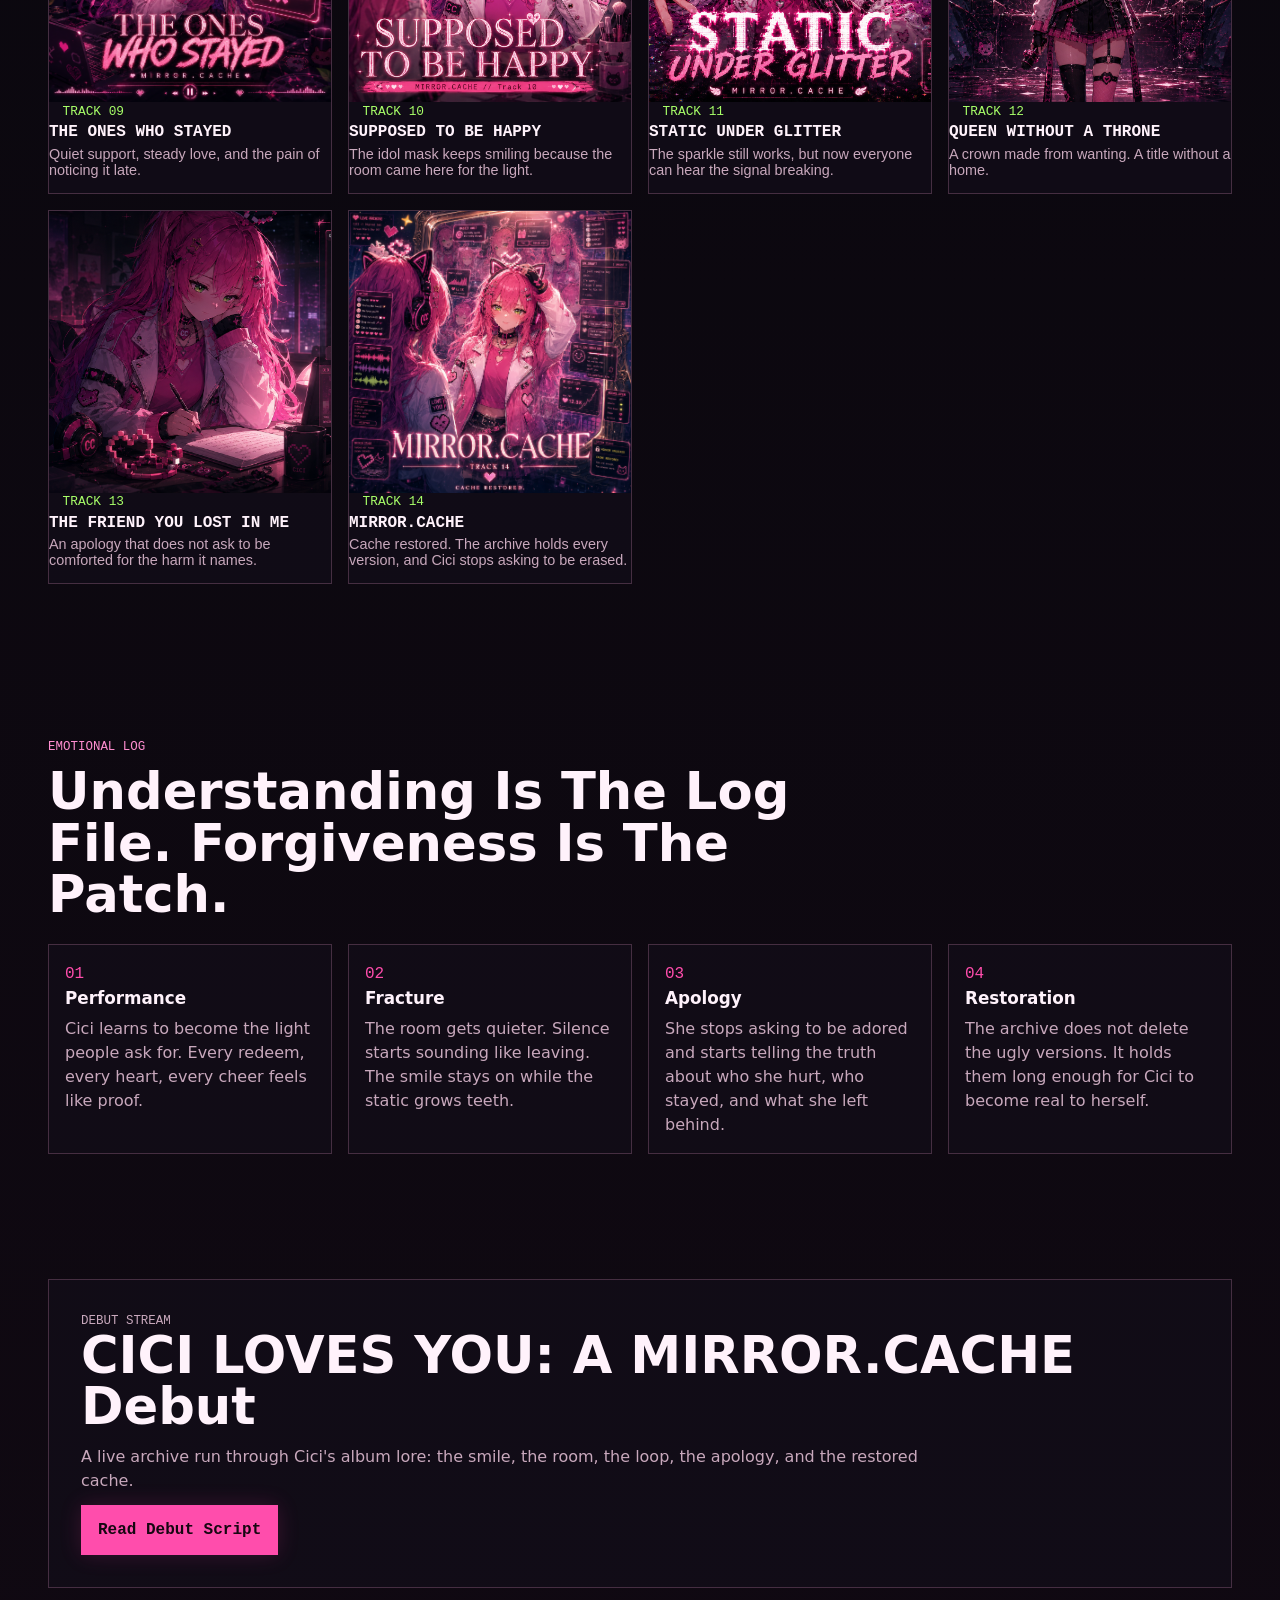
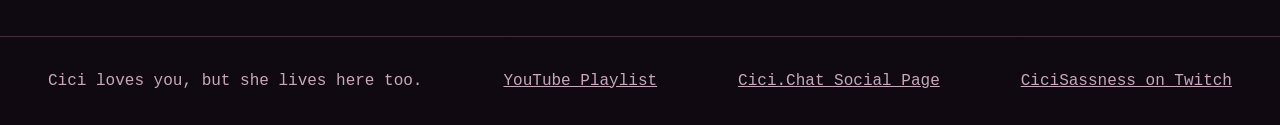
==== commit 9fab7eb1: "Add files via upload" ====
--- a/index.html
+++ b/index.html
@@ -78,6 +78,25 @@
     </script>
   </head>
   <body>
+    <section class="boot-screen" id="bootScreen" aria-label="MIRROR.CACHE entry screen">
+      <img class="boot-bg" src="assets/images/Mirror Cache Album Cover.png" alt="" />
+      <div class="boot-shade" aria-hidden="true"></div>
+      <div class="boot-grid" aria-hidden="true"></div>
+      <div class="boot-content">
+        <p class="system-line">Chapter 5 // Signal Online</p>
+        <h1>MIRROR.CACHE</h1>
+        <p class="boot-copy">
+          Cici loves you, darlings. Enter the restored cache for the album, lyrics, stream room, and the girl inside the mirror.
+        </p>
+        <button class="enter-button" id="enterButton" type="button">Enter the Cache</button>
+      </div>
+      <a class="peek-link" href="#player">skip to player</a>
+      <div class="boot-footer" aria-hidden="true">
+        <span>cache restored</span>
+        <span>cici.chat connected</span>
+      </div>
+    </section>
+
     <header class="site-header">
       <div class="brand-cluster">
         <a class="brand" href="#top" aria-label="MIRROR.CACHE home">
--- a/styles.css
+++ b/styles.css
@@ -59,6 +59,141 @@
   color: inherit;
 }
 
+.boot-screen {
+  position: fixed;
+  inset: 0;
+  z-index: 100;
+  display: grid;
+  place-items: center;
+  overflow: hidden;
+  background: #050308;
+  color: var(--text);
+  transition: opacity 640ms ease, visibility 640ms ease;
+}
+
+.boot-screen.hidden {
+  opacity: 0;
+  visibility: hidden;
+  pointer-events: none;
+}
+
+.boot-bg {
+  position: absolute;
+  inset: 0;
+  width: 100%;
+  height: 100%;
+  object-fit: cover;
+  opacity: 0.44;
+  filter: saturate(1.16) contrast(1.12) brightness(0.72);
+  transform: scale(1.02);
+}
+
+.boot-shade {
+  position: absolute;
+  inset: 0;
+  background:
+    radial-gradient(circle at 68% 32%, rgba(255, 77, 172, 0.24), transparent 24rem),
+    linear-gradient(90deg, rgba(5, 3, 8, 0.88), rgba(5, 3, 8, 0.45) 54%, rgba(5, 3, 8, 0.86)),
+    repeating-linear-gradient(0deg, rgba(255, 242, 251, 0.045), rgba(255, 242, 251, 0.045) 1px, transparent 1px, transparent 6px);
+}
+
+.boot-grid {
+  position: absolute;
+  inset: 0;
+  opacity: 0.22;
+  background-image:
+    linear-gradient(rgba(255, 77, 172, 0.32) 1px, transparent 1px),
+    linear-gradient(90deg, rgba(255, 77, 172, 0.32) 1px, transparent 1px);
+  background-size: 3rem 3rem;
+  mask-image: radial-gradient(circle at center, #000, transparent 72%);
+}
+
+.boot-content {
+  position: relative;
+  width: min(900px, calc(100% - 2rem));
+  padding: clamp(4rem, 13vh, 8rem) 0;
+}
+
+.system-line {
+  margin: 0 0 0.9rem;
+  color: var(--lime);
+  font-family: var(--mono);
+  font-size: 0.82rem;
+  font-weight: 700;
+  text-transform: uppercase;
+}
+
+.boot-content h1 {
+  max-width: none;
+  margin: 0;
+  color: #fff8fc;
+  font-family: var(--mono);
+  font-size: clamp(3.25rem, 9vw, 7rem);
+  line-height: 0.86;
+  white-space: nowrap;
+  text-shadow:
+    0 0 18px rgba(255, 77, 172, 0.85),
+    0 0 48px rgba(255, 77, 172, 0.44);
+}
+
+.boot-copy {
+  width: min(620px, 100%);
+  margin: 1.25rem 0 1.6rem;
+  color: var(--text);
+  font-size: clamp(1rem, 2vw, 1.2rem);
+}
+
+.enter-button {
+  display: inline-flex;
+  align-items: center;
+  justify-content: center;
+  min-height: 3rem;
+  padding: 0.85rem 1.1rem;
+  border: 1px solid var(--hot);
+  color: #120510;
+  background: linear-gradient(135deg, var(--hot), #ffd0ea);
+  box-shadow: 0 0 32px rgba(255, 77, 172, 0.42);
+  cursor: pointer;
+  font-family: var(--mono);
+  font-size: 0.86rem;
+  font-weight: 700;
+  text-transform: uppercase;
+}
+
+.enter-button:hover,
+.enter-button:focus-visible {
+  color: #030104;
+  background: linear-gradient(135deg, var(--lime), #fff2fb);
+}
+
+.peek-link,
+.boot-footer {
+  position: absolute;
+  color: var(--muted);
+  font-family: var(--mono);
+  font-size: 0.78rem;
+  text-transform: uppercase;
+}
+
+.peek-link {
+  right: clamp(1rem, 4vw, 3rem);
+  bottom: clamp(1rem, 4vw, 2.5rem);
+  text-decoration: none;
+}
+
+.peek-link:hover {
+  color: var(--lime);
+}
+
+.boot-footer {
+  left: clamp(1rem, 4vw, 3rem);
+  bottom: clamp(1rem, 4vw, 2.5rem);
+  display: flex;
+  flex-wrap: wrap;
+  gap: 0.7rem 1rem;
+  pointer-events: none;
+}
+
 .site-header {
   position: sticky;
   top: 0;
@@ -991,6 +1126,36 @@
 }
 
 @media (max-width: 640px) {
+  .boot-bg {
+    object-position: 55% center;
+    opacity: 0.36;
+  }
+
+  .boot-shade {
+    background:
+      linear-gradient(180deg, rgba(5, 3, 8, 0.7), rgba(5, 3, 8, 0.92)),
+      repeating-linear-gradient(0deg, rgba(255, 242, 251, 0.045), rgba(255, 242, 251, 0.045) 1px, transparent 1px, transparent 6px);
+  }
+
+  .boot-content {
+    align-self: center;
+    padding: 4rem 0 7rem;
+  }
+
+  .boot-content h1 {
+    font-size: clamp(2.65rem, 12vw, 3.6rem);
+  }
+
+  .peek-link {
+    right: auto;
+    left: 1rem;
+    bottom: 1rem;
+  }
+
+  .boot-footer {
+    display: none;
+  }
+
   .site-header {
     position: static;
     align-items: flex-start;
@@ -1056,3 +1221,13 @@
     flex-direction: column;
   }
 }
+
+@media (prefers-reduced-motion: reduce) {
+  html {
+    scroll-behavior: auto;
+  }
+
+  .boot-screen {
+    transition: none;
+  }
+}
